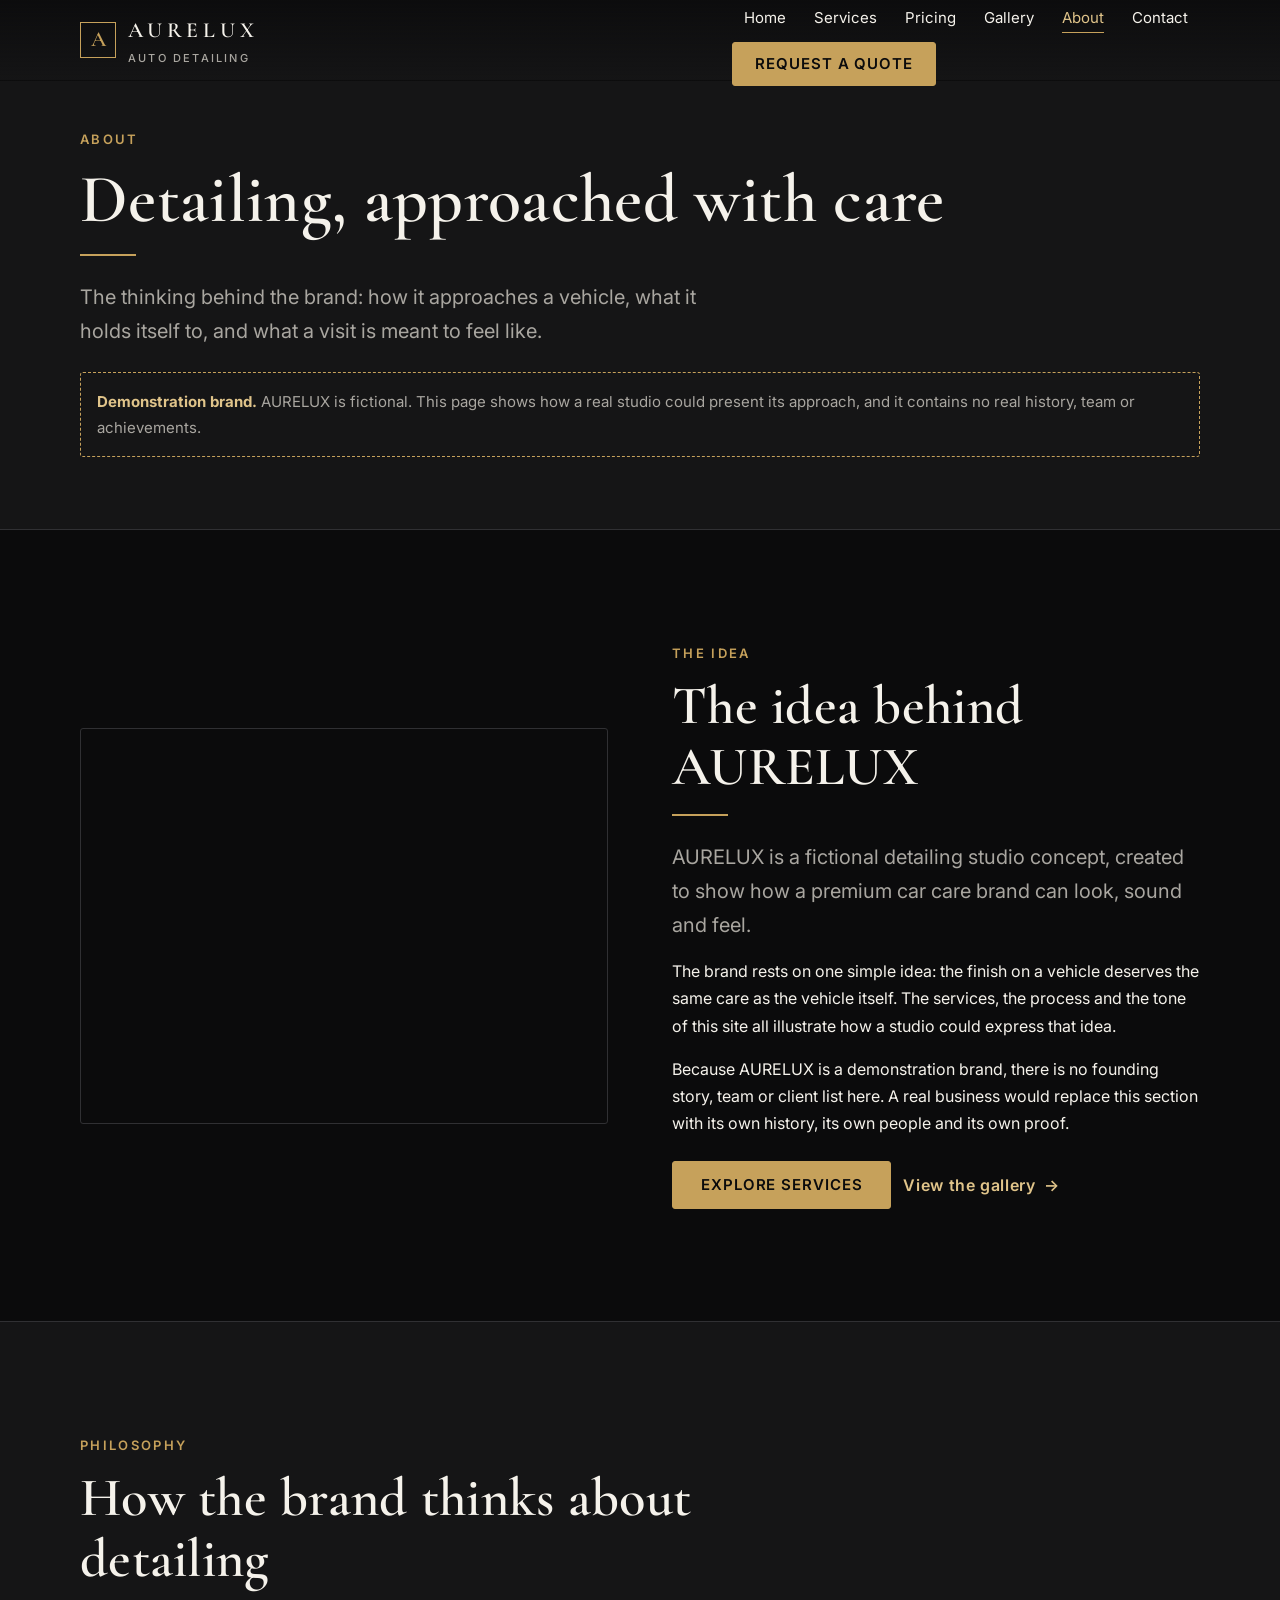
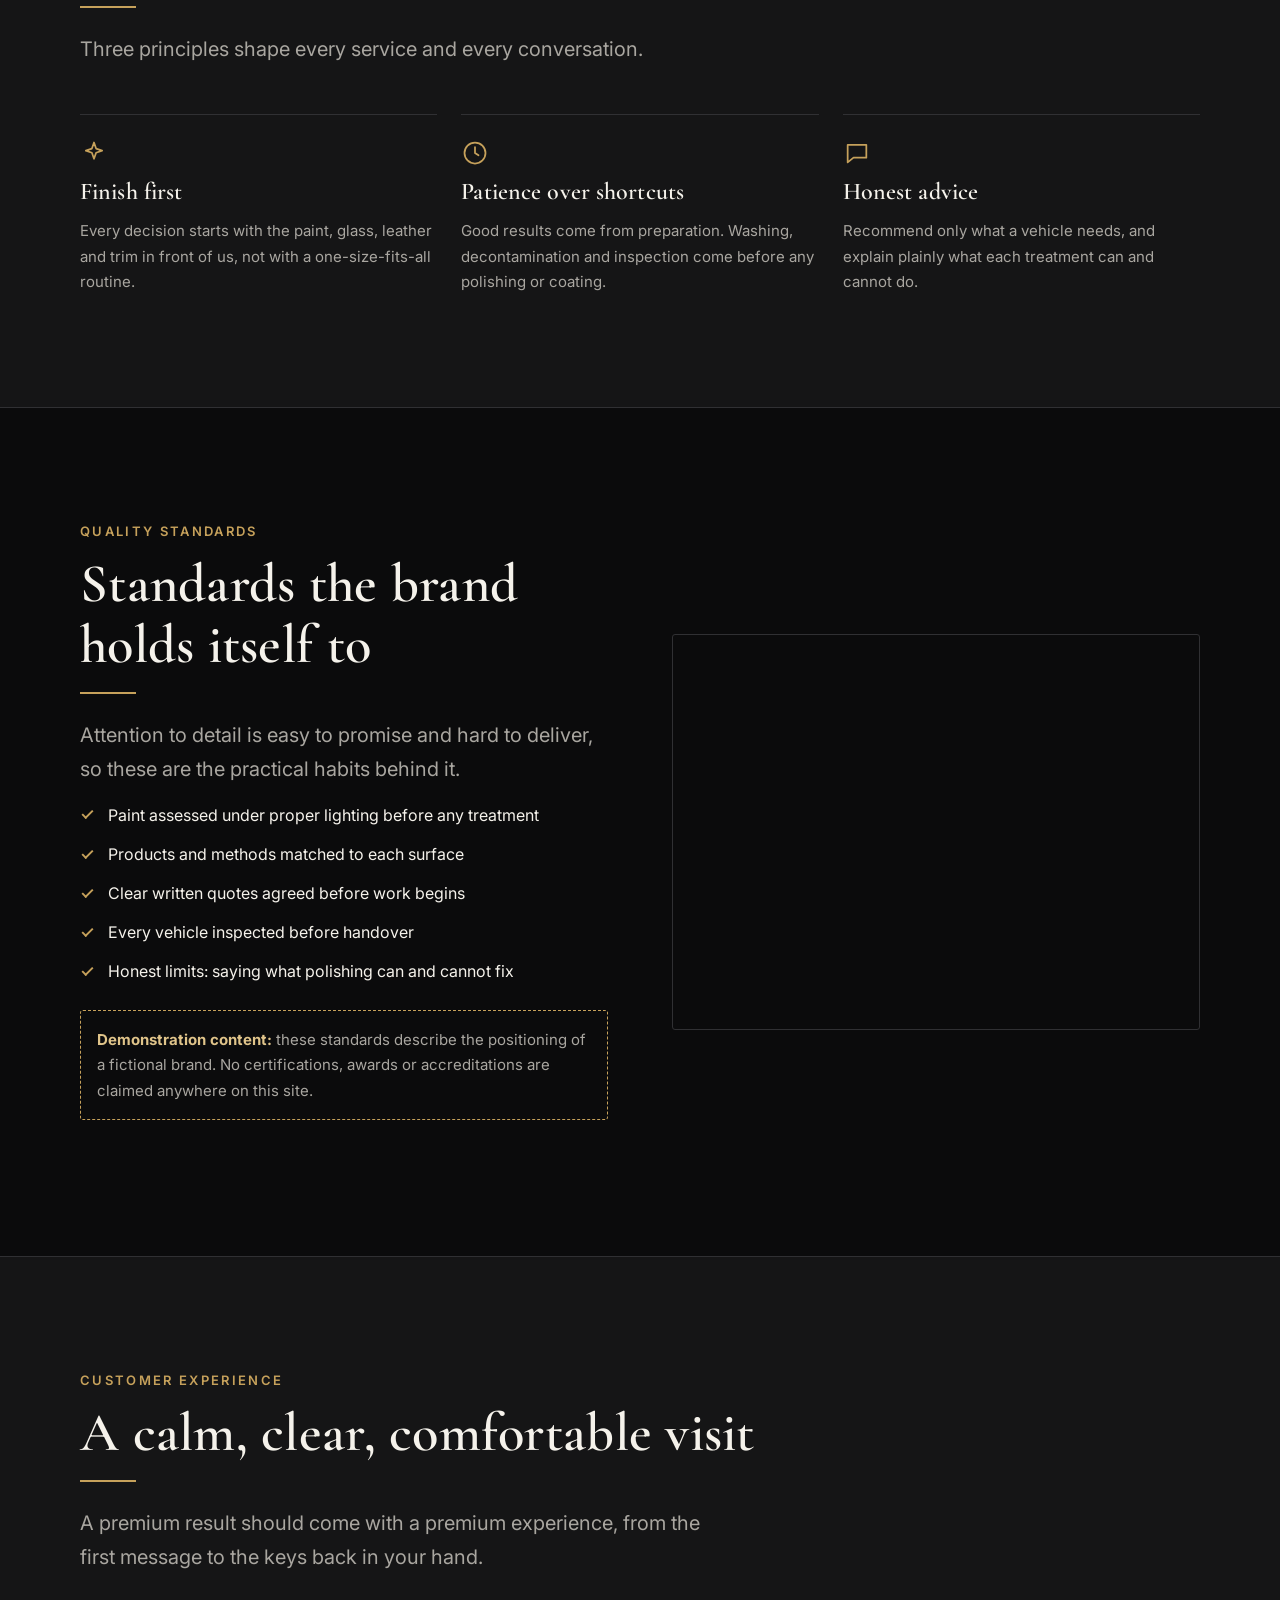
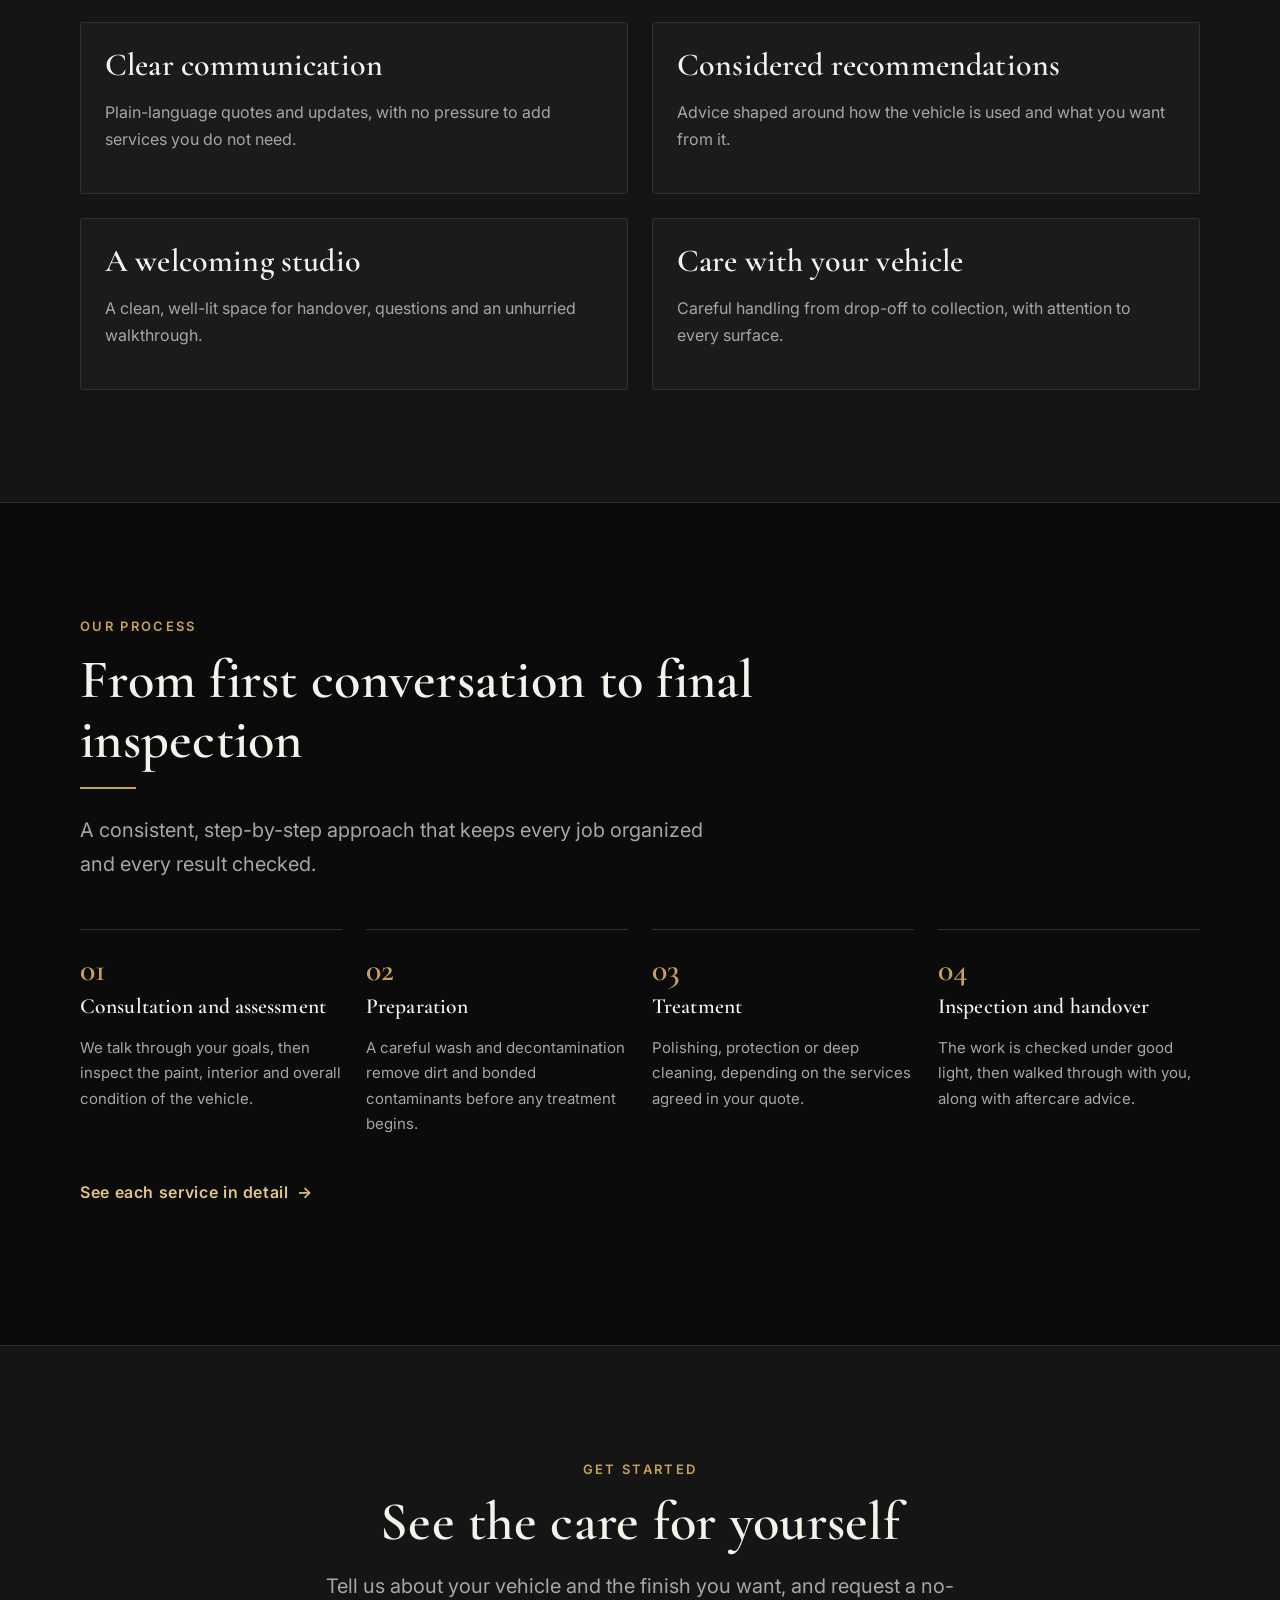
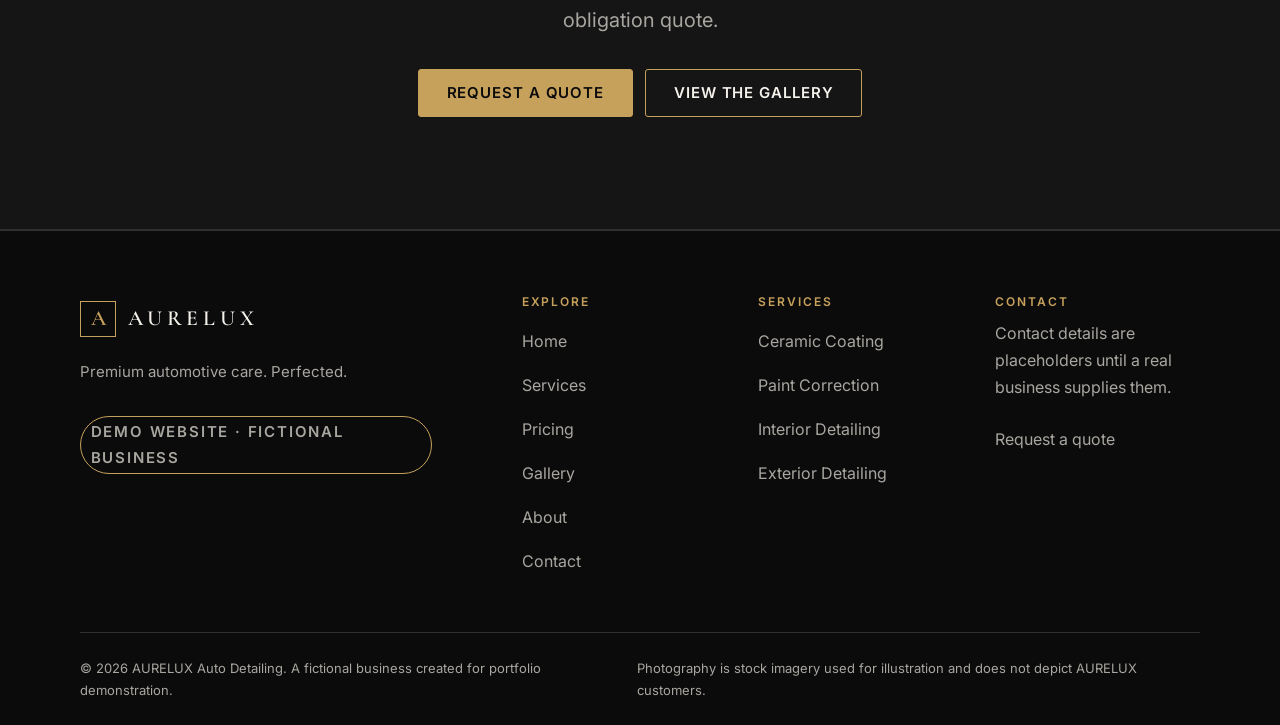
==== about.html @ e60a08d8 "Add about and contact pages" ====
<!DOCTYPE html>
<html lang="en">
<head>
  <meta charset="utf-8">
  <meta name="viewport" content="width=device-width, initial-scale=1">

  <!-- Adds the "js" class BEFORE the stylesheet loads (menu + reveal depend on it) -->
  <script>document.documentElement.classList.add('js');</script>

  <title>About | AURELUX Auto Detailing Demo, Costa Mesa CA</title>
  <meta name="description" content="The philosophy, quality standards and process behind AURELUX, a fictional premium car detailing studio created as a portfolio demonstration.">
  <meta name="theme-color" content="#0B0B0C">

  <!-- Open Graph. TODO before publishing: add og:url and og:image with ABSOLUTE
       https:// URLs once the live domain is known. -->
  <meta property="og:type" content="website">
  <meta property="og:site_name" content="AURELUX Auto Detailing (demo)">
  <meta property="og:title" content="About | AURELUX Auto Detailing">
  <meta property="og:description" content="The approach behind a fictional premium detailing studio, created for portfolio demonstration.">

  <link rel="icon" href="favicon.svg" type="image/svg+xml">

  <link rel="preconnect" href="https://fonts.googleapis.com">
  <link rel="preconnect" href="https://fonts.gstatic.com" crossorigin>
  <link rel="stylesheet" href="https://fonts.googleapis.com/css2?family=Cormorant+Garamond:wght@500;600&family=Inter:wght@400;500;600&display=swap">

  <link rel="stylesheet" href="css/style.css">
  <link rel="stylesheet" href="css/responsive.css">

  <script src="js/main.js" defer></script>
</head>
<body>
  <a class="skip-link" href="#main">Skip to main content</a>

  <!-- ===================== HEADER ===================== -->
  <header class="site-header">
    <div class="site-header__inner container">
      <a class="brand" href="index.html" aria-label="AURELUX Auto Detailing, home">
        <span class="brand__mark" aria-hidden="true">A</span>
        <span>
          <span class="brand__name">AURELUX</span>
          <span class="brand__sub">Auto Detailing</span>
        </span>
      </a>

      <button class="nav-toggle" type="button" aria-expanded="false" aria-controls="site-nav" aria-label="Open menu">
        <span class="nav-toggle__bars" aria-hidden="true"></span>
      </button>

      <nav id="site-nav" class="site-nav" aria-label="Primary">
        <ul class="site-nav__list">
          <li><a class="site-nav__link" href="index.html">Home</a></li>
          <li><a class="site-nav__link" href="services.html">Services</a></li>
          <li><a class="site-nav__link" href="pricing.html">Pricing</a></li>
          <li><a class="site-nav__link" href="gallery.html">Gallery</a></li>
          <li><a class="site-nav__link" href="about.html" aria-current="page">About</a></li>
          <li><a class="site-nav__link" href="contact.html">Contact</a></li>
        </ul>
        <div class="site-nav__cta">
          <a class="btn btn--primary" href="contact.html#quote">Request a Quote</a>
        </div>
      </nav>
    </div>
  </header>

  <main id="main">

    <!-- ===================== PAGE INTRO ===================== -->
    <section class="page-hero" aria-labelledby="page-title">
      <div class="container">
        <span class="eyebrow">About</span>
        <h1 id="page-title">Detailing, approached with care</h1>
        <hr class="gold-rule">
        <p class="lead">The thinking behind the brand: how it approaches a vehicle, what it holds itself to, and what a visit is meant to feel like.</p>
        <p class="demo-note"><strong>Demonstration brand.</strong> AURELUX is fictional. This page shows how a real studio could present its approach, and it contains no real history, team or achievements.</p>
      </div>
    </section>

    <!-- ===================== BRAND STORY =====================
         IMAGE (new): assets/images/about-story.jpg (4:3, about 1200x900) -->
    <section class="section" aria-labelledby="story-title">
      <div class="container">
        <div class="split">
          <div class="split__media reveal">
            <img src="assets/images/about-story.jpg" alt="Detailing studio interior with a luxury car under soft, even lighting" width="1200" height="900" loading="lazy">
          </div>
          <div class="split__body reveal">
            <span class="eyebrow">The idea</span>
            <h2 id="story-title">The idea behind AURELUX</h2>
            <hr class="gold-rule">
            <p class="lead">AURELUX is a fictional detailing studio concept, created to show how a premium car care brand can look, sound and feel.</p>
            <p>The brand rests on one simple idea: the finish on a vehicle deserves the same care as the vehicle itself. The services, the process and the tone of this site all illustrate how a studio could express that idea.</p>
            <p>Because AURELUX is a demonstration brand, there is no founding story, team or client list here. A real business would replace this section with its own history, its own people and its own proof.</p>
            <div class="btn-row mt-5">
              <a class="btn btn--primary" href="services.html">Explore Services</a>
              <a class="link-arrow" href="gallery.html">View the gallery</a>
            </div>
          </div>
        </div>
      </div>
    </section>

    <!-- ===================== PHILOSOPHY ===================== -->
    <section class="section section--alt" aria-labelledby="philosophy-title">
      <div class="container">
        <div class="section-head">
          <span class="eyebrow">Philosophy</span>
          <h2 id="philosophy-title">How the brand thinks about detailing</h2>
          <hr class="gold-rule">
          <p class="lead">Three principles shape every service and every conversation.</p>
        </div>

        <div class="grid grid--3">
          <div class="feature reveal">
            <svg class="icon" viewBox="0 0 24 24" aria-hidden="true"><path d="M12 3l1.8 5.2L19 10l-5.2 1.8L12 17l-1.8-5.2L5 10l5.2-1.8L12 3z"/></svg>
            <h3>Finish first</h3>
            <p>Every decision starts with the paint, glass, leather and trim in front of us, not with a one-size-fits-all routine.</p>
          </div>
          <div class="feature reveal">
            <svg class="icon" viewBox="0 0 24 24" aria-hidden="true"><circle cx="12" cy="12" r="9"/><path d="M12 7v5l3 2"/></svg>
            <h3>Patience over shortcuts</h3>
            <p>Good results come from preparation. Washing, decontamination and inspection come before any polishing or coating.</p>
          </div>
          <div class="feature reveal">
            <svg class="icon" viewBox="0 0 24 24" aria-hidden="true"><path d="M4 5h16v11H9l-5 4V5z"/></svg>
            <h3>Honest advice</h3>
            <p>Recommend only what a vehicle needs, and explain plainly what each treatment can and cannot do.</p>
          </div>
        </div>
      </div>
    </section>

    <!-- ===================== QUALITY STANDARDS =====================
         IMAGE: assets/images/why-studio.jpg (reused from the homepage) -->
    <section class="section" aria-labelledby="standards-title">
      <div class="container">
        <div class="split split--reverse">
          <div class="split__media reveal">
            <img src="assets/images/why-studio.jpg" alt="Professional detailer inspecting a car's paint finish in a studio" width="1200" height="900" loading="lazy">
          </div>
          <div class="split__body reveal">
            <span class="eyebrow">Quality standards</span>
            <h2 id="standards-title">Standards the brand holds itself to</h2>
            <hr class="gold-rule">
            <p class="lead">Attention to detail is easy to promise and hard to deliver, so these are the practical habits behind it.</p>
            <ul class="check-list">
              <li>Paint assessed under proper lighting before any treatment</li>
              <li>Products and methods matched to each surface</li>
              <li>Clear written quotes agreed before work begins</li>
              <li>Every vehicle inspected before handover</li>
              <li>Honest limits: saying what polishing can and cannot fix</li>
            </ul>
            <p class="demo-note"><strong>Demonstration content:</strong> these standards describe the positioning of a fictional brand. No certifications, awards or accreditations are claimed anywhere on this site.</p>
          </div>
        </div>
      </div>
    </section>

    <!-- ===================== CUSTOMER EXPERIENCE ===================== -->
    <section class="section section--alt" aria-labelledby="experience-title">
      <div class="container">
        <div class="section-head">
          <span class="eyebrow">Customer experience</span>
          <h2 id="experience-title">A calm, clear, comfortable visit</h2>
          <hr class="gold-rule">
          <p class="lead">A premium result should come with a premium experience, from the first message to the keys back in your hand.</p>
        </div>

        <div class="grid grid--2">
          <div class="info-card reveal">
            <h3>Clear communication</h3>
            <p class="text-muted">Plain-language quotes and updates, with no pressure to add services you do not need.</p>
          </div>
          <div class="info-card reveal">
            <h3>Considered recommendations</h3>
            <p class="text-muted">Advice shaped around how the vehicle is used and what you want from it.</p>
          </div>
          <div class="info-card reveal">
            <h3>A welcoming studio</h3>
            <p class="text-muted">A clean, well-lit space for handover, questions and an unhurried walkthrough.</p>
          </div>
          <div class="info-card reveal">
            <h3>Care with your vehicle</h3>
            <p class="text-muted">Careful handling from drop-off to collection, with attention to every surface.</p>
          </div>
        </div>
      </div>
    </section>

    <!-- ===================== PROCESS ===================== -->
    <section class="section" aria-labelledby="process-title">
      <div class="container">
        <div class="section-head">
          <span class="eyebrow">Our process</span>
          <h2 id="process-title">From first conversation to final inspection</h2>
          <hr class="gold-rule">
          <p class="lead">A consistent, step-by-step approach that keeps every job organized and every result checked.</p>
        </div>

        <ol class="steps">
          <li class="step reveal">
            <h3>Consultation and assessment</h3>
            <p>We talk through your goals, then inspect the paint, interior and overall condition of the vehicle.</p>
          </li>
          <li class="step reveal">
            <h3>Preparation</h3>
            <p>A careful wash and decontamination remove dirt and bonded contaminants before any treatment begins.</p>
          </li>
          <li class="step reveal">
            <h3>Treatment</h3>
            <p>Polishing, protection or deep cleaning, depending on the services agreed in your quote.</p>
          </li>
          <li class="step reveal">
            <h3>Inspection and handover</h3>
            <p>The work is checked under good light, then walked through with you, along with aftercare advice.</p>
          </li>
        </ol>

        <p class="mt-6"><a class="link-arrow" href="services.html">See each service in detail</a></p>
      </div>
    </section>

    <!-- ===================== FINAL CTA ===================== -->
    <section class="cta-band" aria-labelledby="cta-title">
      <div class="container">
        <span class="eyebrow">Get started</span>
        <h2 id="cta-title">See the care for yourself</h2>
        <p class="lead">Tell us about your vehicle and the finish you want, and request a no-obligation quote.</p>
        <div class="btn-row">
          <a class="btn btn--primary" href="contact.html#quote">Request a Quote</a>
          <a class="btn btn--secondary" href="gallery.html">View the Gallery</a>
        </div>
      </div>
    </section>

  </main>

  <!-- ===================== FOOTER ===================== -->
  <footer class="site-footer">
    <div class="container">
      <div class="footer-grid">
        <div class="footer-brand">
          <a class="brand" href="index.html" aria-label="AURELUX Auto Detailing, home">
            <span class="brand__mark" aria-hidden="true">A</span>
            <span class="brand__name">AURELUX</span>
          </a>
          <p>Premium automotive care. Perfected.</p>
          <p class="badge-demo">Demo website &middot; Fictional business</p>
        </div>

        <nav class="footer-nav" aria-labelledby="footer-pages">
          <h2 id="footer-pages" class="footer-title">Explore</h2>
          <ul>
            <li><a href="index.html">Home</a></li>
            <li><a href="services.html">Services</a></li>
            <li><a href="pricing.html">Pricing</a></li>
            <li><a href="gallery.html">Gallery</a></li>
            <li><a href="about.html">About</a></li>
            <li><a href="contact.html">Contact</a></li>
          </ul>
        </nav>

        <nav class="footer-nav" aria-labelledby="footer-services">
          <h2 id="footer-services" class="footer-title">Services</h2>
          <ul>
            <li><a href="services.html#ceramic-coating">Ceramic Coating</a></li>
            <li><a href="services.html#paint-correction">Paint Correction</a></li>
            <li><a href="services.html#interior-detailing">Interior Detailing</a></li>
            <li><a href="services.html#exterior-detailing">Exterior Detailing</a></li>
          </ul>
        </nav>

        <div class="footer-nav">
          <h2 class="footer-title">Contact</h2>
          <p class="text-muted">Contact details are placeholders until a real business supplies them.</p>
          <a href="contact.html#quote">Request a quote</a>
        </div>
      </div>

      <div class="footer-bottom">
        <p>&copy; <span id="year">2026</span> AURELUX Auto Detailing. A fictional business created for portfolio demonstration.</p>
        <p>Photography is stock imagery used for illustration and does not depict AURELUX customers.</p>
      </div>
    </div>
  </footer>
</body>
</html>
---- css/style.css ----
/* ==========================================================================
   AURELUX Auto Detailing — css/style.css
   Mobile-first base styles. Larger-screen rules live in css/responsive.css
   (load style.css first, responsive.css second).

   DEMO SITE: fictional business for portfolio demonstration only.

   CONTENTS
   1. Design tokens        8. Header & navigation
   2. Reset & base         9. Hero & page hero
   3. Typography          10. Cards, features, split, steps, quotes
   4. Layout              11. Before/after slider
   5. Icons & lists       12. Pricing & comparison table
   6. Buttons             13. Gallery, filters, lightbox
   7. Demo notices        14. Forms, contact, CTA band, footer, utilities
   ========================================================================== */

/* 1. DESIGN TOKENS ------------------------------------------------------- */
:root {
  --c-bg: #0b0b0c;
  --c-bg-alt: #151516;
  --c-card: #1b1b1d;
  --c-text: #f5f2eb;
  --c-muted: #a9a6a0;
  --c-gold: #c6a15b;
  --c-gold-light: #e0c48a;
  --c-border: #303033;
  --c-error: #e58a7b;
  --c-success: #86c7a0;

  --font-display: "Cormorant Garamond", "Times New Roman", Georgia, serif;
  --font-body: "Inter", system-ui, -apple-system, "Segoe UI", Roboto, Arial, sans-serif;

  --space-1: 0.25rem;
  --space-2: 0.5rem;
  --space-3: 0.75rem;
  --space-4: 1rem;
  --space-5: 1.5rem;
  --space-6: 2rem;
  --space-7: 3rem;
  --space-8: 4rem;
  --section-y: clamp(4rem, 9vw, 7rem);

  --container: 75rem;
  --gutter: clamp(1.25rem, 5vw, 2.5rem);
  --header-h: 4.5rem;
  --radius: 3px;
  --tap: 3rem; /* minimum touch target height */

  --ease: cubic-bezier(0.2, 0.6, 0.2, 1);
  --t-fast: 0.18s;
  --t-med: 0.4s;

  color-scheme: dark;
}

/* 2. RESET & BASE -------------------------------------------------------- */
*,
*::before,
*::after {
  box-sizing: border-box;
}

html {
  -webkit-text-size-adjust: 100%;
  scroll-behavior: smooth;
  scroll-padding-top: calc(var(--header-h) + 1rem);
}

body {
  margin: 0;
  background: var(--c-bg);
  color: var(--c-text);
  font-family: var(--font-body);
  font-size: 1rem;
  line-height: 1.7;
  overflow-x: hidden;
  -webkit-font-smoothing: antialiased;
}

body.is-locked {
  overflow: hidden; /* set by JS while menu or lightbox is open */
}

img,
svg,
video {
  display: block;
  max-width: 100%;
}

img {
  height: auto;
  background: var(--c-card); /* neutral fill while images load */
}

a {
  color: var(--c-gold-light);
  text-decoration-thickness: 1px;
  text-underline-offset: 0.2em;
  transition: color var(--t-fast) var(--ease);
}

a:hover {
  color: var(--c-text);
}

button,
input,
select,
textarea {
  font: inherit;
  color: inherit;
}

button {
  cursor: pointer;
}

ul,
ol {
  margin: 0;
  padding: 0;
  list-style: none;
}

[hidden] {
  display: none !important;
}

:focus-visible {
  outline: 2px solid var(--c-gold-light);
  outline-offset: 3px;
}

.skip-link {
  position: absolute;
  top: 0;
  left: var(--space-4);
  z-index: 200;
  padding: var(--space-3) var(--space-4);
  background: var(--c-gold);
  color: var(--c-bg);
  font-weight: 600;
  text-decoration: none;
  transform: translateY(-120%);
}

.skip-link:focus {
  transform: translateY(0);
}

.visually-hidden {
  position: absolute;
  width: 1px;
  height: 1px;
  margin: -1px;
  padding: 0;
  overflow: hidden;
  clip: rect(0 0 0 0);
  white-space: nowrap;
  border: 0;
}

/* 3. TYPOGRAPHY ---------------------------------------------------------- */
h1,
h2,
h3,
h4 {
  margin: 0 0 var(--space-4);
  font-family: var(--font-display);
  font-weight: 600;
  line-height: 1.12;
  letter-spacing: 0.005em;
}

h1 {
  font-size: clamp(2.6rem, 1.5rem + 5.5vw, 5.25rem);
}

h2 {
  font-size: clamp(2.1rem, 1.4rem + 2.8vw, 3.4rem);
}

h3 {
  font-size: clamp(1.5rem, 1.25rem + 1vw, 2rem);
}

h4 {
  font-size: 1.25rem;
}

p {
  margin: 0 0 var(--space-4);
}

.lead {
  font-size: clamp(1.05rem, 1rem + 0.5vw, 1.25rem);
  color: var(--c-muted);
  max-width: 40rem;
}

.eyebrow {
  display: block;
  margin-bottom: var(--space-3);
  color: var(--c-gold);
  font-size: 0.8125rem;
  font-weight: 600;
  letter-spacing: 0.18em;
  text-transform: uppercase;
}

.text-muted {
  color: var(--c-muted);
}

/* 4. LAYOUT -------------------------------------------------------------- */
.container {
  width: 100%;
  max-width: var(--container);
  margin-inline: auto;
  padding-inline: var(--gutter);
}

.section {
  padding-block: var(--section-y);
}

.section--alt {
  background: var(--c-bg-alt);
  border-block: 1px solid var(--c-border);
}

.section--tight {
  padding-block: clamp(2.5rem, 6vw, 4rem);
}

.section-head {
  max-width: 44rem;
  margin-bottom: var(--space-7);
}

.section-head--center {
  margin-inline: auto;
  text-align: center;
}

.section-head--center .lead {
  margin-inline: auto;
}

.gold-rule {
  display: block;
  width: 3.5rem;
  height: 2px;
  margin: 0 0 var(--space-5);
  background: var(--c-gold);
  border: 0;
}

.section-head--center .gold-rule {
  margin-inline: auto;
}

.grid {
  display: grid;
  gap: var(--space-5);
  grid-template-columns: 1fr;
}

/* 5. ICONS & LISTS ------------------------------------------------------- */
.icon {
  width: 1.75rem;
  height: 1.75rem;
  flex: none;
  fill: none;
  stroke: currentColor;
  stroke-width: 1.5;
  stroke-linecap: round;
  stroke-linejoin: round;
}

.check-list {
  display: grid;
  gap: var(--space-3);
}

.check-list li {
  position: relative;
  padding-left: 1.75rem;
}

.check-list li::before {
  content: "";
  position: absolute;
  left: 0.15rem;
  top: 0.55em;
  width: 0.7rem;
  height: 0.38rem;
  border-left: 2px solid var(--c-gold);
  border-bottom: 2px solid var(--c-gold);
  transform: rotate(-45deg);
}

/* "Not included" variant: add class is-off to the li */
.check-list li.is-off {
  color: var(--c-muted);
}

.check-list li.is-off::before {
  top: 0.8em;
  width: 0.6rem;
  height: 0;
  border-left: 0;
  border-bottom-color: var(--c-muted);
  transform: none;
}

/* 6. BUTTONS ------------------------------------------------------------- */
.btn {
  display: inline-flex;
  align-items: center;
  justify-content: center;
  gap: var(--space-2);
  min-height: var(--tap);
  padding: 0.75rem 1.75rem;
  border: 1px solid transparent;
  border-radius: var(--radius);
  font-size: 0.9375rem;
  font-weight: 600;
  letter-spacing: 0.06em;
  line-height: 1.2;
  text-align: center;
  text-decoration: none;
  text-transform: uppercase;
  cursor: pointer;
  transition: background-color var(--t-fast) var(--ease),
    color var(--t-fast) var(--ease), border-color var(--t-fast) var(--ease),
    transform var(--t-fast) var(--ease);
  -webkit-tap-highlight-color: transparent;
}

.btn:active {
  transform: translateY(1px);
}

.btn--primary {
  background: var(--c-gold);
  border-color: var(--c-gold);
  color: var(--c-bg);
}

.btn--primary:hover {
  background: var(--c-gold-light);
  border-color: var(--c-gold-light);
  color: var(--c-bg);
}

.btn--secondary {
  background: transparent;
  border-color: var(--c-gold);
  color: var(--c-text);
}

.btn--secondary:hover {
  background: rgba(198, 161, 91, 0.12);
  border-color: var(--c-gold-light);
  color: var(--c-text);
}

.btn--block {
  width: 100%;
}

.btn[disabled],
.btn[aria-disabled="true"] {
  opacity: 0.5;
  cursor: not-allowed;
  pointer-events: none;
}

.link-arrow {
  display: inline-flex;
  align-items: center;
  min-height: var(--tap);
  gap: var(--space-2);
  color: var(--c-gold-light);
  font-weight: 600;
  letter-spacing: 0.04em;
  text-decoration: none;
}

.link-arrow::after {
  content: "→";
  transition: transform var(--t-fast) var(--ease);
}

.link-arrow:hover::after {
  transform: translateX(4px);
}

.btn-row {
  display: flex;
  flex-direction: column;
  gap: var(--space-3);
}

/* 7. DEMO NOTICES -------------------------------------------------------- */
.demo-banner {
  padding: var(--space-2) var(--gutter);
  background: var(--c-gold);
  color: var(--c-bg);
  font-size: 0.8125rem;
  font-weight: 600;
  line-height: 1.4;
  text-align: center;
}

.demo-note {
  margin-block: var(--space-5);
  padding: var(--space-4);
  border: 1px dashed var(--c-gold);
  border-radius: var(--radius);
  color: var(--c-muted);
  font-size: 0.9375rem;
}

.demo-note strong {
  color: var(--c-gold-light);
}

.badge-demo {
  display: inline-block;
  padding: 0.15rem 0.6rem;
  border: 1px solid var(--c-gold);
  border-radius: 999px;
  color: var(--c-gold-light);
  font-size: 0.6875rem;
  font-weight: 600;
  letter-spacing: 0.12em;
  text-transform: uppercase;
}

/* 8. HEADER & NAVIGATION ------------------------------------------------- */
/* Required markup (JS adds .js to <html>, .is-scrolled and .nav-open to
   header, .is-open to nav):
   header.site-header > .site-header__inner.container >
     a.brand + button.nav-toggle[aria-expanded][aria-controls="site-nav"] +
     nav#site-nav.site-nav > ul.site-nav__list > li > a.site-nav__link        */
.site-header {
  position: fixed;
  inset: 0 0 auto 0;
  z-index: 100;
  background: linear-gradient(to bottom, rgba(11, 11, 12, 0.85), rgba(11, 11, 12, 0));
  border-bottom: 1px solid transparent;
  transition: background-color var(--t-med) var(--ease),
    border-color var(--t-med) var(--ease);
}

.site-header.is-scrolled,
.site-header.nav-open {
  background: var(--c-bg);
  border-bottom-color: var(--c-border);
}

.site-header__inner {
  display: flex;
  align-items: center;
  justify-content: space-between;
  height: var(--header-h);
}

.brand {
  display: inline-flex;
  align-items: center;
  gap: var(--space-3);
  min-height: var(--tap);
  color: var(--c-text);
  text-decoration: none;
}

.brand__mark {
  display: grid;
  place-items: center;
  width: 2.25rem;
  height: 2.25rem;
  border: 1px solid var(--c-gold);
  color: var(--c-gold);
  font-family: var(--font-display);
  font-size: 1.35rem;
  font-weight: 600;
  line-height: 1;
}

.brand__name {
  font-family: var(--font-display);
  font-size: 1.35rem;
  font-weight: 600;
  letter-spacing: 0.22em;
}

.brand__sub {
  display: none;
  color: var(--c-muted);
  font-family: var(--font-body);
  font-size: 0.6875rem;
  font-weight: 500;
  letter-spacing: 0.2em;
  text-transform: uppercase;
}

.nav-toggle {
  display: inline-grid;
  place-items: center;
  width: var(--tap);
  height: var(--tap);
  padding: 0;
  background: transparent;
  border: 1px solid var(--c-border);
  border-radius: var(--radius);
  -webkit-tap-highlight-color: transparent;
}

.nav-toggle__bars,
.nav-toggle__bars::before,
.nav-toggle__bars::after {
  display: block;
  width: 1.375rem;
  height: 2px;
  background: var(--c-text);
  transition: transform var(--t-fast) var(--ease),
    background-color var(--t-fast) var(--ease);
}

.nav-toggle__bars {
  position: relative;
}

.nav-toggle__bars::before,
.nav-toggle__bars::after {
  content: "";
  position: absolute;
  left: 0;
}

.nav-toggle__bars::before {
  top: -7px;
}

.nav-toggle__bars::after {
  top: 7px;
}

.nav-toggle[aria-expanded="true"] .nav-toggle__bars {
  background: transparent;
}

.nav-toggle[aria-expanded="true"] .nav-toggle__bars::before {
  transform: translateY(7px) rotate(45deg);
}

.nav-toggle[aria-expanded="true"] .nav-toggle__bars::after {
  transform: translateY(-7px) rotate(-45deg);
}

/* Mobile: dropdown panel. Without JavaScript the menu simply stays visible. */
.site-nav {
  position: absolute;
  top: 100%;
  left: 0;
  right: 0;
  max-height: calc(100vh - var(--header-h));
  max-height: calc(100svh - var(--header-h));
  padding: var(--space-4) var(--gutter) var(--space-6);
  overflow-y: auto;
  background: var(--c-bg);
  border-bottom: 1px solid var(--c-border);
}

.js .site-nav {
  display: none;
}

.js .site-nav.is-open {
  display: block;
}

.site-nav__list {
  display: flex;
  flex-direction: column;
}

.site-nav__link {
  display: flex;
  align-items: center;
  min-height: var(--tap);
  padding-block: var(--space-2);
  border-bottom: 1px solid var(--c-border);
  color: var(--c-text);
  font-size: 1.0625rem;
  text-decoration: none;
}

.site-nav__link:hover,
.site-nav__link[aria-current="page"] {
  color: var(--c-gold-light);
}

.site-nav__cta {
  margin-top: var(--space-5);
}

.site-nav__cta .btn {
  width: 100%;
}

/* 9. HERO & PAGE HERO ---------------------------------------------------- */
.hero {
  position: relative;
  display: flex;
  align-items: flex-end;
  min-height: 100vh;
  min-height: 100svh;
  padding: calc(var(--header-h) + var(--space-7)) 0 var(--space-8);
  overflow: hidden;
  isolation: isolate;
}

.hero__media {
  position: absolute;
  inset: 0;
  z-index: -2;
}

.hero__media img {
  width: 100%;
  height: 100%;
  object-fit: cover;
}

.hero::after {
  content: "";
  position: absolute;
  inset: 0;
  z-index: -1;
  background: linear-gradient(
    to top,
    rgba(11, 11, 12, 0.94) 0%,
    rgba(11, 11, 12, 0.62) 55%,
    rgba(11, 11, 12, 0.72) 100%
  );
}

.hero__content {
  max-width: 46rem;
}

.hero__title {
  margin-bottom: var(--space-5);
}

.hero__lead {
  margin-bottom: var(--space-6);
  max-width: 36rem;
  color: #d4d0c8; /* lighter than muted for legibility over photography */
  font-size: clamp(1.05rem, 1rem + 0.5vw, 1.25rem);
}

.page-hero {
  padding: calc(var(--header-h) + var(--space-7)) 0 var(--space-7);
  background: var(--c-bg-alt);
  border-bottom: 1px solid var(--c-border);
}

.page-hero h1 {
  font-size: clamp(2.4rem, 1.4rem + 4.5vw, 4.25rem);
}

/* 10. CARDS, FEATURES, SPLIT, STEPS, QUOTES ------------------------------ */
.value-strip {
  display: grid;
  grid-template-columns: 1fr;
  gap: var(--space-5);
  padding-block: var(--space-6);
}

.value-item {
  display: flex;
  align-items: flex-start;
  gap: var(--space-4);
}

.value-item .icon {
  color: var(--c-gold);
  margin-top: 0.2rem;
}

.value-item h3 {
  margin-bottom: var(--space-1);
  font-family: var(--font-body);
  font-size: 1rem;
  font-weight: 600;
}

.value-item p {
  margin: 0;
  color: var(--c-muted);
  font-size: 0.9375rem;
}

.card {
  background: var(--c-card);
  border: 1px solid var(--c-border);
  border-radius: var(--radius);
}

.service-card {
  display: flex;
  flex-direction: column;
  overflow: hidden;
  background: var(--c-card);
  border: 1px solid var(--c-border);
  border-radius: var(--radius);
  transition: border-color var(--t-med) var(--ease);
}

.service-card__media {
  aspect-ratio: 4 / 3;
  overflow: hidden;
}

.service-card__media img {
  width: 100%;
  height: 100%;
  object-fit: cover;
  transition: transform 0.7s var(--ease);
}

.service-card__body {
  display: flex;
  flex: 1;
  flex-direction: column;
  padding: var(--space-5);
}

.service-card__title {
  margin-bottom: var(--space-3);
  font-size: 1.6rem;
}

.service-card__text {
  flex: 1;
  color: var(--c-muted);
  font-size: 0.9375rem;
}

.feature {
  display: flex;
  flex-direction: column;
  gap: var(--space-3);
  padding-top: var(--space-5);
  border-top: 1px solid var(--c-border);
}

.feature .icon {
  color: var(--c-gold);
}

.feature h3 {
  margin: 0;
  font-size: 1.5rem;
}

.feature p {
  margin: 0;
  color: var(--c-muted);
  font-size: 0.9375rem;
}

.split {
  display: grid;
  grid-template-columns: 1fr;
  gap: var(--space-6);
  align-items: center;
}

.split__media {
  aspect-ratio: 4 / 3;
  overflow: hidden;
  border: 1px solid var(--c-border);
  border-radius: var(--radius);
}

.split__media img {
  width: 100%;
  height: 100%;
  object-fit: cover;
}

.split__caption {
  margin-top: var(--space-2);
  color: var(--c-muted);
  font-size: 0.8125rem;
}

.steps {
  display: grid;
  gap: var(--space-5);
  grid-template-columns: 1fr;
  counter-reset: step;
}

.step {
  position: relative;
  padding-top: var(--space-5);
  border-top: 1px solid var(--c-border);
  counter-increment: step;
}

.step::before {
  content: counter(step, decimal-leading-zero);
  display: block;
  margin-bottom: var(--space-2);
  color: var(--c-gold);
  font-family: var(--font-display);
  font-size: 2rem;
  font-weight: 600;
  line-height: 1;
}

.step h3 {
  font-size: 1.35rem;
}

.step p {
  margin: 0;
  color: var(--c-muted);
  font-size: 0.9375rem;
}

/* Sample review card — must always carry a visible "sample" label */
.quote-card {
  display: flex;
  flex-direction: column;
  gap: var(--space-4);
  padding: var(--space-5);
  background: var(--c-card);
  border: 1px solid var(--c-border);
  border-radius: var(--radius);
}

.quote-card blockquote {
  margin: 0;
  font-family: var(--font-display);
  font-size: 1.35rem;
  line-height: 1.4;
}

.quote-card figcaption {
  color: var(--c-muted);
  font-size: 0.875rem;
}

/* 11. BEFORE / AFTER SLIDER ---------------------------------------------- */
/* Required markup (JS sets --pos on .compare, e.g. "50%"):
   div.compare
     img.compare__img (before)
     div.compare__after > img.compare__img (after)
     span.compare__label.compare__label--before / --after
     input.compare__range[type=range][min=0][max=100][aria-label]
     span.compare__divider > span.compare__knob
   The native range input handles touch AND keyboard (arrows, Home, End).   */
.compare {
  --pos: 50%;
  position: relative;
  aspect-ratio: 4 / 3;
  overflow: hidden;
  border: 1px solid var(--c-border);
  border-radius: var(--radius);
  background: var(--c-card);
  user-select: none;
  -webkit-user-select: none;
}

.compare__img {
  position: absolute;
  inset: 0;
  width: 100%;
  height: 100%;
  object-fit: cover;
}

.compare__after {
  position: absolute;
  inset: 0;
  clip-path: inset(0 0 0 var(--pos));
}

.compare__label {
  position: absolute;
  bottom: var(--space-3);
  padding: 0.25rem 0.7rem;
  background: rgba(11, 11, 12, 0.8);
  color: var(--c-text);
  font-size: 0.75rem;
  font-weight: 600;
  letter-spacing: 0.12em;
  text-transform: uppercase;
  pointer-events: none;
}

.compare__label--before {
  left: var(--space-3);
}

.compare__label--after {
  right: var(--space-3);
}

.compare__range {
  position: absolute;
  inset: 0;
  z-index: 3;
  width: 100%;
  height: 100%;
  margin: 0;
  opacity: 0;
  cursor: ew-resize;
  touch-action: pan-y; /* horizontal drags move slider, vertical still scrolls */
  -webkit-appearance: none;
  appearance: none;
}

.compare__divider {
  position: absolute;
  top: 0;
  bottom: 0;
  left: var(--pos);
  z-index: 2;
  width: 2px;
  margin-left: -1px;
  background: var(--c-gold-light);
  pointer-events: none;
}

.compare__knob {
  position: absolute;
  top: 50%;
  left: 50%;
  display: grid;
  place-items: center;
  width: 2.75rem;
  height: 2.75rem;
  background: var(--c-bg);
  border: 2px solid var(--c-gold-light);
  border-radius: 50%;
  color: var(--c-gold-light);
  font-size: 0.875rem;
  transform: translate(-50%, -50%);
}

.compare__knob::before {
  content: "◀ ▶";
  font-size: 0.55rem;
  letter-spacing: 0.15em;
}

/* Keyboard focus: the range input is invisible, so show focus on the divider */
.compare__range:focus-visible ~ .compare__divider .compare__knob {
  outline: 3px solid var(--c-gold-light);
  outline-offset: 3px;
}

/* 12. PRICING & COMPARISON TABLE ----------------------------------------- */
.pricing-grid {
  display: grid;
  grid-template-columns: 1fr;
  gap: var(--space-5);
  align-items: stretch;
}

.tier {
  position: relative;
  display: flex;
  flex-direction: column;
  padding: var(--space-6) var(--space-5);
  background: var(--c-card);
  border: 1px solid var(--c-border);
  border-radius: var(--radius);
}

.tier--featured {
  border-color: var(--c-gold);
  background: linear-gradient(180deg, #202022, var(--c-card));
}

.tier__flag {
  position: absolute;
  top: 0;
  left: var(--space-5);
  padding: 0.2rem 0.75rem;
  transform: translateY(-50%);
  background: var(--c-gold);
  color: var(--c-bg);
  font-size: 0.6875rem;
  font-weight: 700;
  letter-spacing: 0.14em;
  text-transform: uppercase;
}

.tier__name {
  margin-bottom: var(--space-2);
  font-size: 1.9rem;
}

.tier__desc {
  min-height: 3em;
  color: var(--c-muted);
  font-size: 0.9375rem;
}

.tier__price {
  margin: var(--space-4) 0 var(--space-1);
  font-family: var(--font-display);
  font-size: 2.75rem;
  font-weight: 600;
  line-height: 1;
}

.tier__price small {
  color: var(--c-muted);
  font-family: var(--font-body);
  font-size: 0.875rem;
  font-weight: 400;
}

.tier__note {
  margin-bottom: var(--space-5);
  color: var(--c-muted);
  font-size: 0.8125rem;
}

.tier__list {
  flex: 1;
  margin-bottom: var(--space-6);
  padding-top: var(--space-5);
  border-top: 1px solid var(--c-border);
}

/* Wrap tables in .table-scroll (give it tabindex="0" + aria-label in HTML) */
.table-scroll {
  overflow-x: auto;
  border: 1px solid var(--c-border);
  border-radius: var(--radius);
  -webkit-overflow-scrolling: touch;
}

.comparison-table {
  width: 100%;
  min-width: 38rem;
  border-collapse: collapse;
  font-size: 0.9375rem;
}

.comparison-table th,
.comparison-table td {
  padding: var(--space-4);
  border-bottom: 1px solid var(--c-border);
  text-align: center;
}

.comparison-table thead th {
  background: var(--c-bg-alt);
  color: var(--c-gold-light);
  font-family: var(--font-display);
  font-size: 1.25rem;
  font-weight: 600;
}

.comparison-table tbody th {
  position: sticky;
  left: 0;
  background: var(--c-card);
  color: var(--c-text);
  font-weight: 500;
  text-align: left;
}

.comparison-table thead th:first-child {
  position: sticky;
  left: 0;
  text-align: left;
}

.comparison-table tbody tr:last-child th,
.comparison-table tbody tr:last-child td {
  border-bottom: 0;
}

.comparison-table .is-yes {
  color: var(--c-gold-light);
}

.comparison-table .is-no {
  color: var(--c-muted);
}

/* 13. GALLERY, FILTERS, LIGHTBOX ----------------------------------------- */
.filter-bar {
  display: flex;
  flex-wrap: wrap;
  gap: var(--space-2);
  margin-bottom: var(--space-6);
}

.filter-chip {
  min-height: var(--tap);
  padding: 0.5rem 1.25rem;
  background: transparent;
  border: 1px solid var(--c-border);
  border-radius: 999px;
  color: var(--c-muted);
  font-size: 0.875rem;
  font-weight: 500;
  letter-spacing: 0.04em;
  transition: all var(--t-fast) var(--ease);
  -webkit-tap-highlight-color: transparent;
}

.filter-chip:hover {
  border-color: var(--c-gold);
  color: var(--c-text);
}

.filter-chip[aria-pressed="true"] {
  background: var(--c-gold);
  border-color: var(--c-gold);
  color: var(--c-bg);
}

.gallery-grid {
  display: grid;
  grid-template-columns: 1fr;
  gap: var(--space-3);
}

/* Each tile is a <button> so it works with touch, mouse and keyboard */
.gallery-item {
  position: relative;
  display: block;
  width: 100%;
  aspect-ratio: 4 / 3;
  padding: 0;
  overflow: hidden;
  background: var(--c-card);
  border: 1px solid var(--c-border);
  border-radius: var(--radius);
  text-align: left;
}

.gallery-item img {
  width: 100%;
  height: 100%;
  object-fit: cover;
  transition: transform 0.7s var(--ease);
}

.gallery-item__caption {
  position: absolute;
  inset: auto 0 0 0;
  padding: var(--space-6) var(--space-4) var(--space-3);
  background: linear-gradient(to top, rgba(11, 11, 12, 0.9), rgba(11, 11, 12, 0));
  color: var(--c-text);
  font-size: 0.875rem;
  line-height: 1.4;
}

.gallery-item__caption span {
  display: block;
  color: var(--c-gold-light);
  font-size: 0.6875rem;
  font-weight: 600;
  letter-spacing: 0.14em;
  text-transform: uppercase;
}

.gallery-empty {
  padding: var(--space-6);
  color: var(--c-muted);
  text-align: center;
}

/* Lightbox uses native <dialog>.showModal(): focus is trapped, Escape closes,
   and the page behind becomes inert. */
.lightbox {
  position: fixed;
  inset: 0;
  width: 100%;
  max-width: none;
  height: 100%;
  max-height: none;
  margin: 0;
  padding: 0;
  background: transparent;
  border: 0;
  color: var(--c-text);
}

.lightbox::backdrop {
  background: rgba(5, 5, 6, 0.94);
}

.lightbox[open] {
  display: flex;
  align-items: center;
  justify-content: center;
}

.lightbox__figure {
  display: flex;
  flex-direction: column;
  align-items: center;
  gap: var(--space-3);
  width: 100%;
  max-width: 70rem;
  margin: 0;
  padding: 4.5rem var(--space-4) 5.5rem;
}

.lightbox__img {
  width: auto;
  max-width: 100%;
  max-height: calc(100vh - 11rem);
  max-height: calc(100svh - 11rem);
  object-fit: contain;
}

.lightbox__caption {
  max-width: 40rem;
  color: var(--c-muted);
  font-size: 0.9375rem;
  text-align: center;
}

.lightbox__btn {
  position: absolute;
  display: grid;
  place-items: center;
  width: 3rem;
  height: 3rem;
  padding: 0;
  background: rgba(21, 21, 22, 0.9);
  border: 1px solid var(--c-border);
  border-radius: 50%;
  color: var(--c-text);
  font-size: 1.25rem;
  line-height: 1;
  transition: border-color var(--t-fast) var(--ease),
    background-color var(--t-fast) var(--ease);
  -webkit-tap-highlight-color: transparent;
}

.lightbox__btn:hover {
  border-color: var(--c-gold);
  background: var(--c-card);
}

.lightbox__close {
  top: var(--space-4);
  right: var(--space-4);
}

/* Prev/next sit at the bottom on phones (thumb reach), at the sides on wide screens */
.lightbox__prev {
  bottom: var(--space-4);
  left: calc(50% - 4.25rem);
}

.lightbox__next {
  bottom: var(--space-4);
  right: calc(50% - 4.25rem);
}

.lightbox__counter {
  position: absolute;
  top: var(--space-5);
  left: var(--space-4);
  color: var(--c-muted);
  font-size: 0.875rem;
  letter-spacing: 0.08em;
}

/* 14. FORMS, CONTACT, CTA BAND, FOOTER, UTILITIES ------------------------ */
.form {
  display: grid;
  gap: var(--space-5);
}

.form__grid {
  display: grid;
  grid-template-columns: 1fr;
  gap: var(--space-5);
}

.form__legend {
  margin-bottom: var(--space-4);
  padding: 0;
  color: var(--c-gold-light);
  font-family: var(--font-display);
  font-size: 1.5rem;
  font-weight: 600;
}

.form fieldset {
  min-width: 0;
  margin: 0;
  padding: 0;
  border: 0;
}

.field {
  display: flex;
  flex-direction: column;
  gap: var(--space-2);
}

.field label {
  font-size: 0.875rem;
  font-weight: 500;
}

.field .req {
  color: var(--c-gold-light);
}

.field input,
.field select,
.field textarea {
  width: 100%;
  min-height: var(--tap);
  padding: 0.7rem 0.9rem;
  background: var(--c-bg-alt);
  border: 1px solid var(--c-border);
  border-radius: var(--radius);
  font-size: 1rem; /* 16px minimum avoids iOS zoom on focus */
  transition: border-color var(--t-fast) var(--ease);
}

.field textarea {
  min-height: 9rem;
  resize: vertical;
}

.field select {
  padding-right: 2.5rem;
  background-image: url("data:image/svg+xml,%3Csvg xmlns='http://www.w3.org/2000/svg' width='12' height='8' viewBox='0 0 12 8'%3E%3Cpath d='M1 1l5 5 5-5' fill='none' stroke='%23C6A15B' stroke-width='1.5'/%3E%3C/svg%3E");
  background-repeat: no-repeat;
  background-position: right 0.9rem center;
  -webkit-appearance: none;
  appearance: none;
}

.field input:hover,
.field select:hover,
.field textarea:hover {
  border-color: #4a4a4e;
}

.field input:focus-visible,
.field select:focus-visible,
.field textarea:focus-visible {
  border-color: var(--c-gold);
  outline-offset: 1px;
}

.field [aria-invalid="true"] {
  border-color: var(--c-error);
}

.field__hint {
  color: var(--c-muted);
  font-size: 0.8125rem;
}

.field__error {
  color: var(--c-error);
  font-size: 0.8125rem;
}

/* role="status" region. Only show success after a REAL confirmed submission. */
.form__status {
  padding: var(--space-4);
  border-left: 3px solid var(--c-gold);
  background: var(--c-bg-alt);
  font-size: 0.9375rem;
}

.form__status:empty {
  display: none;
}

.form__status--error {
  border-left-color: var(--c-error);
}

.form__status--success {
  border-left-color: var(--c-success);
}

.contact-grid {
  display: grid;
  grid-template-columns: 1fr;
  gap: var(--space-7);
}

.info-card {
  padding: var(--space-5);
  background: var(--c-card);
  border: 1px solid var(--c-border);
  border-radius: var(--radius);
}

.info-list {
  display: grid;
  gap: var(--space-4);
}

.info-list dt {
  color: var(--c-gold);
  font-size: 0.75rem;
  font-weight: 600;
  letter-spacing: 0.14em;
  text-transform: uppercase;
}

.info-list dd {
  margin: var(--space-1) 0 0;
}

/* Used for the map, Calendly and any other not-yet-configured block */
.placeholder-box {
  display: grid;
  place-items: center;
  gap: var(--space-3);
  min-height: 14rem;
  padding: var(--space-5);
  background: var(--c-bg-alt);
  border: 1px dashed var(--c-gold);
  border-radius: var(--radius);
  color: var(--c-muted);
  text-align: center;
}

.placeholder-box .icon {
  width: 2.25rem;
  height: 2.25rem;
  color: var(--c-gold);
}

.cta-band {
  padding-block: var(--section-y);
  background: var(--c-bg-alt);
  border-block: 1px solid var(--c-border);
  text-align: center;
}

.cta-band .lead {
  margin-inline: auto;
  margin-bottom: var(--space-6);
}

.cta-band .btn-row {
  align-items: stretch;
}

.site-footer {
  padding-top: var(--space-8);
  background: var(--c-bg);
  border-top: 1px solid var(--c-border);
}

.footer-grid {
  display: grid;
  grid-template-columns: 1fr;
  gap: var(--space-6);
  padding-bottom: var(--space-7);
}

.footer-brand p {
  max-width: 22rem;
  margin-top: var(--space-4);
  color: var(--c-muted);
  font-size: 0.9375rem;
}

.footer-title {
  margin-bottom: var(--space-3);
  color: var(--c-gold);
  font-family: var(--font-body);
  font-size: 0.75rem;
  font-weight: 600;
  letter-spacing: 0.16em;
  text-transform: uppercase;
}

.footer-nav a {
  display: inline-flex;
  align-items: center;
  min-height: 2.75rem;
  color: var(--c-muted);
  text-decoration: none;
}

.footer-nav a:hover {
  color: var(--c-gold-light);
}

.footer-bottom {
  display: flex;
  flex-direction: column;
  gap: var(--space-2);
  padding-block: var(--space-5);
  border-top: 1px solid var(--c-border);
  color: var(--c-muted);
  font-size: 0.8125rem;
}

.footer-bottom p {
  margin: 0;
}

/* Scroll reveal: only hidden when JS is running, so content never gets stuck */
.js .reveal {
  opacity: 0;
  transform: translateY(18px);
  transition: opacity 0.7s var(--ease), transform 0.7s var(--ease);
}

.js .reveal.is-visible {
  opacity: 1;
  transform: none;
}

.text-center {
  text-align: center;
}

.mt-5 {
  margin-top: var(--space-5);
}

.mt-6 {
  margin-top: var(--space-6);
}

/* Hover effects only on devices that truly hover (avoids sticky hover on touch) */
@media (hover: hover) {
  .service-card:hover {
    border-color: var(--c-gold);
  }

  .service-card:hover .service-card__media img,
  .gallery-item:hover img {
    transform: scale(1.05);
  }

  .gallery-item__caption {
    opacity: 0;
    transform: translateY(8px);
    transition: opacity var(--t-med) var(--ease), transform var(--t-med) var(--ease);
  }

  .gallery-item:hover .gallery-item__caption,
  .gallery-item:focus-visible .gallery-item__caption {
    opacity: 1;
    transform: none;
  }
}

/* Respect users who prefer reduced motion */
@media (prefers-reduced-motion: reduce) {
  html {
    scroll-behavior: auto;
  }

  *,
  *::before,
  *::after {
    animation-duration: 0.01ms !important;
    animation-iteration-count: 1 !important;
    transition-duration: 0.01ms !important;
  }

  .js .reveal {
    opacity: 1;
    transform: none;
  }
}
---- css/responsive.css ----
/* ==========================================================================
   AURELUX Auto Detailing — css/responsive.css
   Larger-screen enhancements. The base (phone) layout is in css/style.css.
   Breakpoints (min-width): 40em = 640px, 56em = 896px, 75em = 1200px.
   Load AFTER style.css.
   ========================================================================== */

/* TABLET PORTRAIT AND UP — 640px ----------------------------------------- */
@media (min-width: 40em) {
  .btn-row {
    flex-direction: row;
    flex-wrap: wrap;
  }

  .cta-band .btn-row {
    justify-content: center;
  }

  .value-strip {
    grid-template-columns: repeat(2, 1fr);
  }

  .grid--2,
  .grid--3,
  .grid--4 {
    grid-template-columns: repeat(2, 1fr);
  }

  .steps {
    grid-template-columns: repeat(2, 1fr);
  }

  .form__grid {
    grid-template-columns: repeat(2, 1fr);
  }

  .field--full {
    grid-column: 1 / -1;
  }

  .footer-grid {
    grid-template-columns: repeat(2, 1fr);
  }

  .footer-brand {
    grid-column: 1 / -1;
  }

  .footer-bottom {
    flex-direction: row;
    justify-content: space-between;
  }

  .gallery-grid {
    grid-template-columns: repeat(2, 1fr);
  }

  .brand__sub {
    display: block;
  }

  .lightbox__figure {
    padding-inline: var(--space-7);
  }
}

/* LAPTOP AND UP — 896px: desktop navigation, multi-column layouts -------- */
@media (min-width: 56em) {
  :root {
    --header-h: 5rem;
  }

  /* Inline navigation; the menu button is no longer needed */
  .nav-toggle {
    display: none;
  }

  .site-nav,
  .js .site-nav {
    position: static;
    display: block;
    max-height: none;
    padding: 0;
    overflow: visible;
    background: transparent;
    border: 0;
  }

  .site-nav {
    display: flex;
    align-items: center;
    gap: var(--space-5);
  }

  .site-nav__list {
    flex-direction: row;
    gap: var(--space-1);
  }

  .site-nav__link {
    position: relative;
    padding-inline: var(--space-3);
    border-bottom: 0;
    font-size: 0.9375rem;
  }

  .site-nav__link::after {
    content: "";
    position: absolute;
    left: var(--space-3);
    right: var(--space-3);
    bottom: 0.55rem;
    height: 1px;
    background: var(--c-gold);
    transform: scaleX(0);
    transform-origin: left;
    transition: transform var(--t-med) var(--ease);
  }

  .site-nav__link:hover::after,
  .site-nav__link[aria-current="page"]::after {
    transform: scaleX(1);
  }

  .site-nav__cta {
    margin-top: 0;
  }

  .site-nav__cta .btn {
    width: auto;
    min-height: 2.75rem;
    padding-inline: 1.4rem;
  }

  .hero {
    align-items: center;
    padding-bottom: var(--space-8);
  }

  .value-strip {
    grid-template-columns: repeat(4, 1fr);
    gap: var(--space-6);
    padding-block: var(--space-7);
  }

  .grid--3,
  .grid--4 {
    grid-template-columns: repeat(3, 1fr);
  }

  .steps {
    grid-template-columns: repeat(4, 1fr);
  }

  .split {
    grid-template-columns: 1fr 1fr;
    gap: var(--space-8);
  }

  .split--reverse .split__media {
    order: 2;
  }

  .pricing-grid {
    grid-template-columns: repeat(3, 1fr);
    gap: var(--space-4);
  }

  .contact-grid {
    grid-template-columns: 3fr 2fr;
    gap: var(--space-8);
    align-items: start;
  }

  .footer-grid {
    grid-template-columns: 2fr 1fr 1fr 1fr;
  }

  .footer-brand {
    grid-column: auto;
  }

  /* Gallery: fixed row height lets one tile span two rows for rhythm */
  .gallery-grid {
    grid-template-columns: repeat(3, 1fr);
    grid-auto-rows: clamp(14rem, 22vw, 19rem);
    grid-auto-flow: dense;
  }

  .gallery-item {
    height: 100%;
    aspect-ratio: auto;
  }

  .gallery-item--feature {
    grid-column: span 2;
    grid-row: span 2;
  }

  /* Lightbox: previous/next move to the sides */
  .lightbox__prev,
  .lightbox__next {
    bottom: auto;
    top: 50%;
    transform: translateY(-50%);
  }

  .lightbox__prev {
    left: var(--space-5);
  }

  .lightbox__next {
    right: var(--space-5);
  }

  .lightbox__figure {
    padding-block: 4.5rem;
  }

  .lightbox__img {
    max-height: calc(100vh - 12rem);
    max-height: calc(100svh - 12rem);
  }
}

/* DESKTOP AND UP — 1200px ------------------------------------------------ */
@media (min-width: 75em) {
  .grid--4 {
    grid-template-columns: repeat(4, 1fr);
  }

  .tier {
    padding: var(--space-7) var(--space-6);
  }

  .gallery-grid {
    gap: var(--space-4);
  }
}

/* SHORT LANDSCAPE PHONES: avoid a hero taller than the screen ------------ */
@media (max-height: 32.5em) and (orientation: landscape) {
  .hero {
    min-height: auto;
    padding-block: calc(var(--header-h) + var(--space-5)) var(--space-6);
  }

  .lightbox__figure {
    padding-block: 3.5rem 1rem;
  }

  .lightbox__img {
    max-height: calc(100vh - 5.5rem);
    max-height: calc(100svh - 5.5rem);
  }

  .lightbox__prev,
  .lightbox__next {
    bottom: auto;
    top: 50%;
    transform: translateY(-50%);
  }

  .lightbox__prev {
    left: var(--space-3);
  }

  .lightbox__next {
    right: var(--space-3);
  }
}
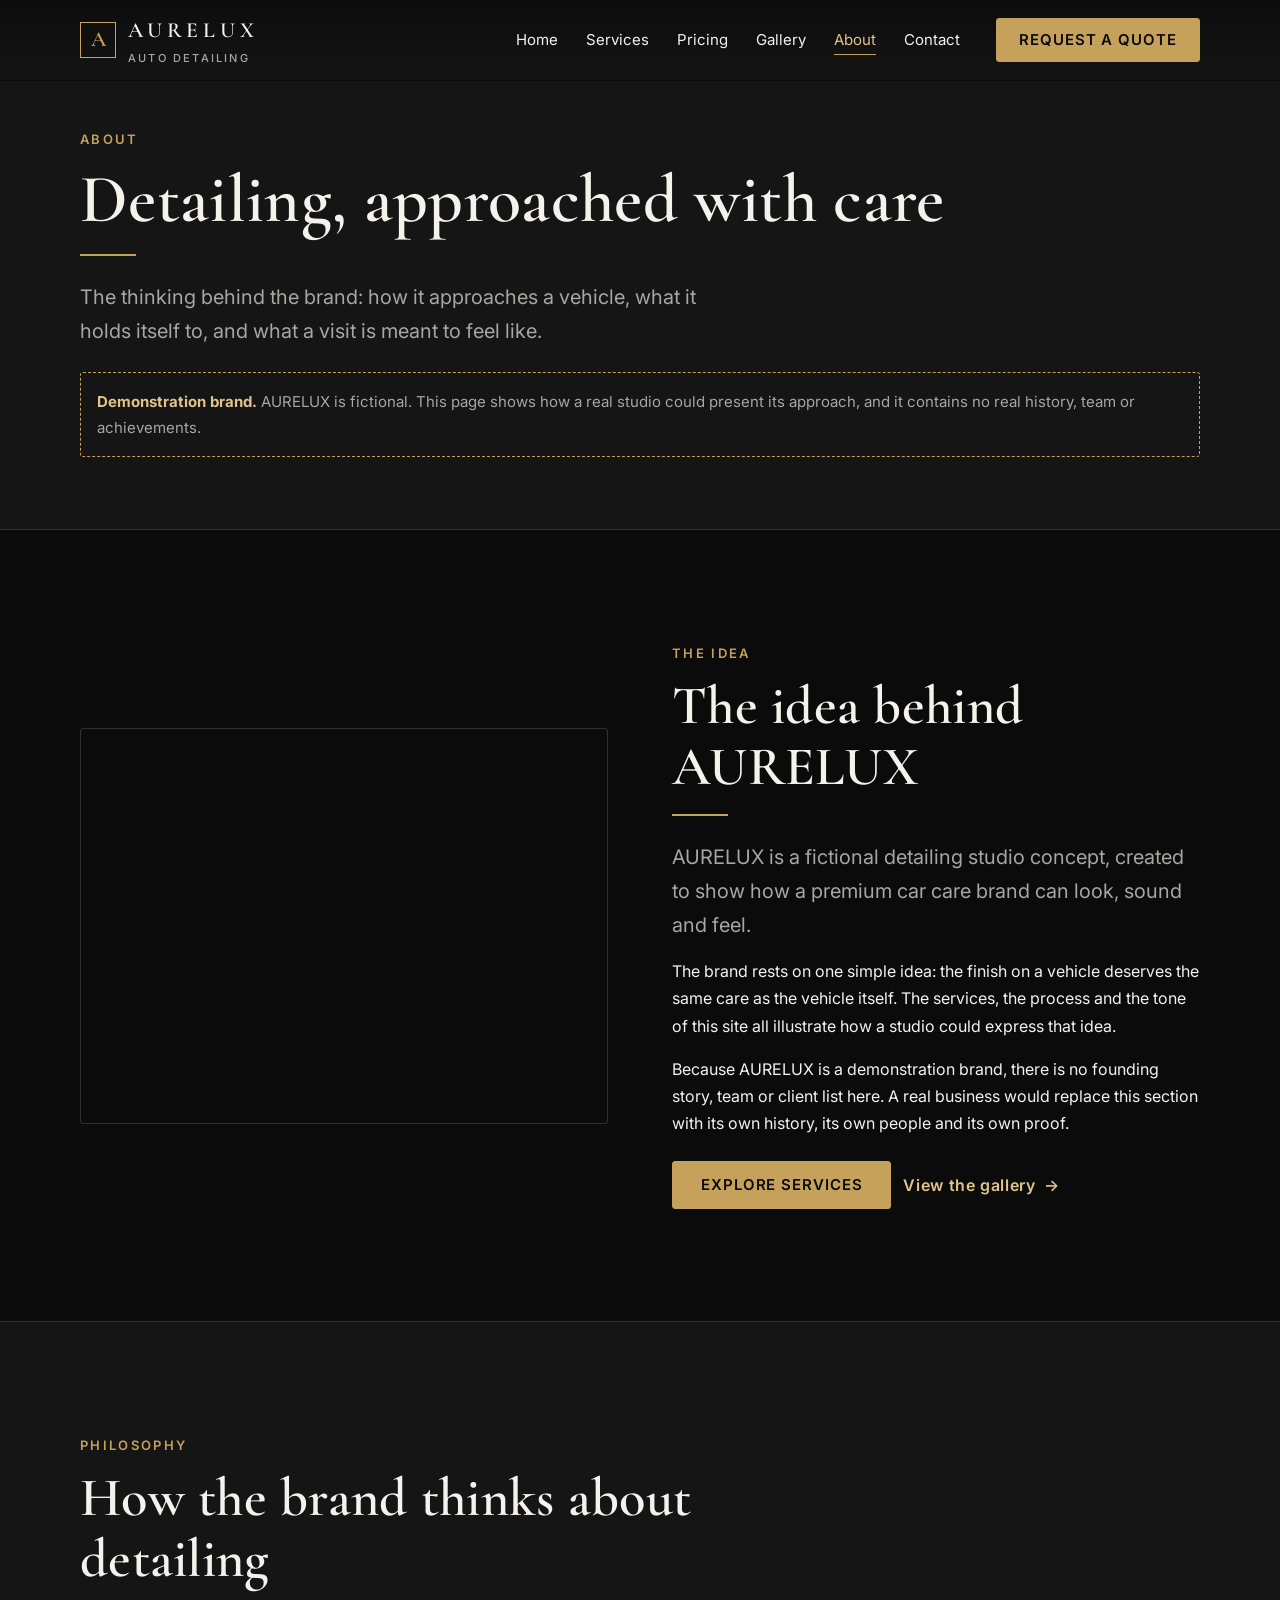
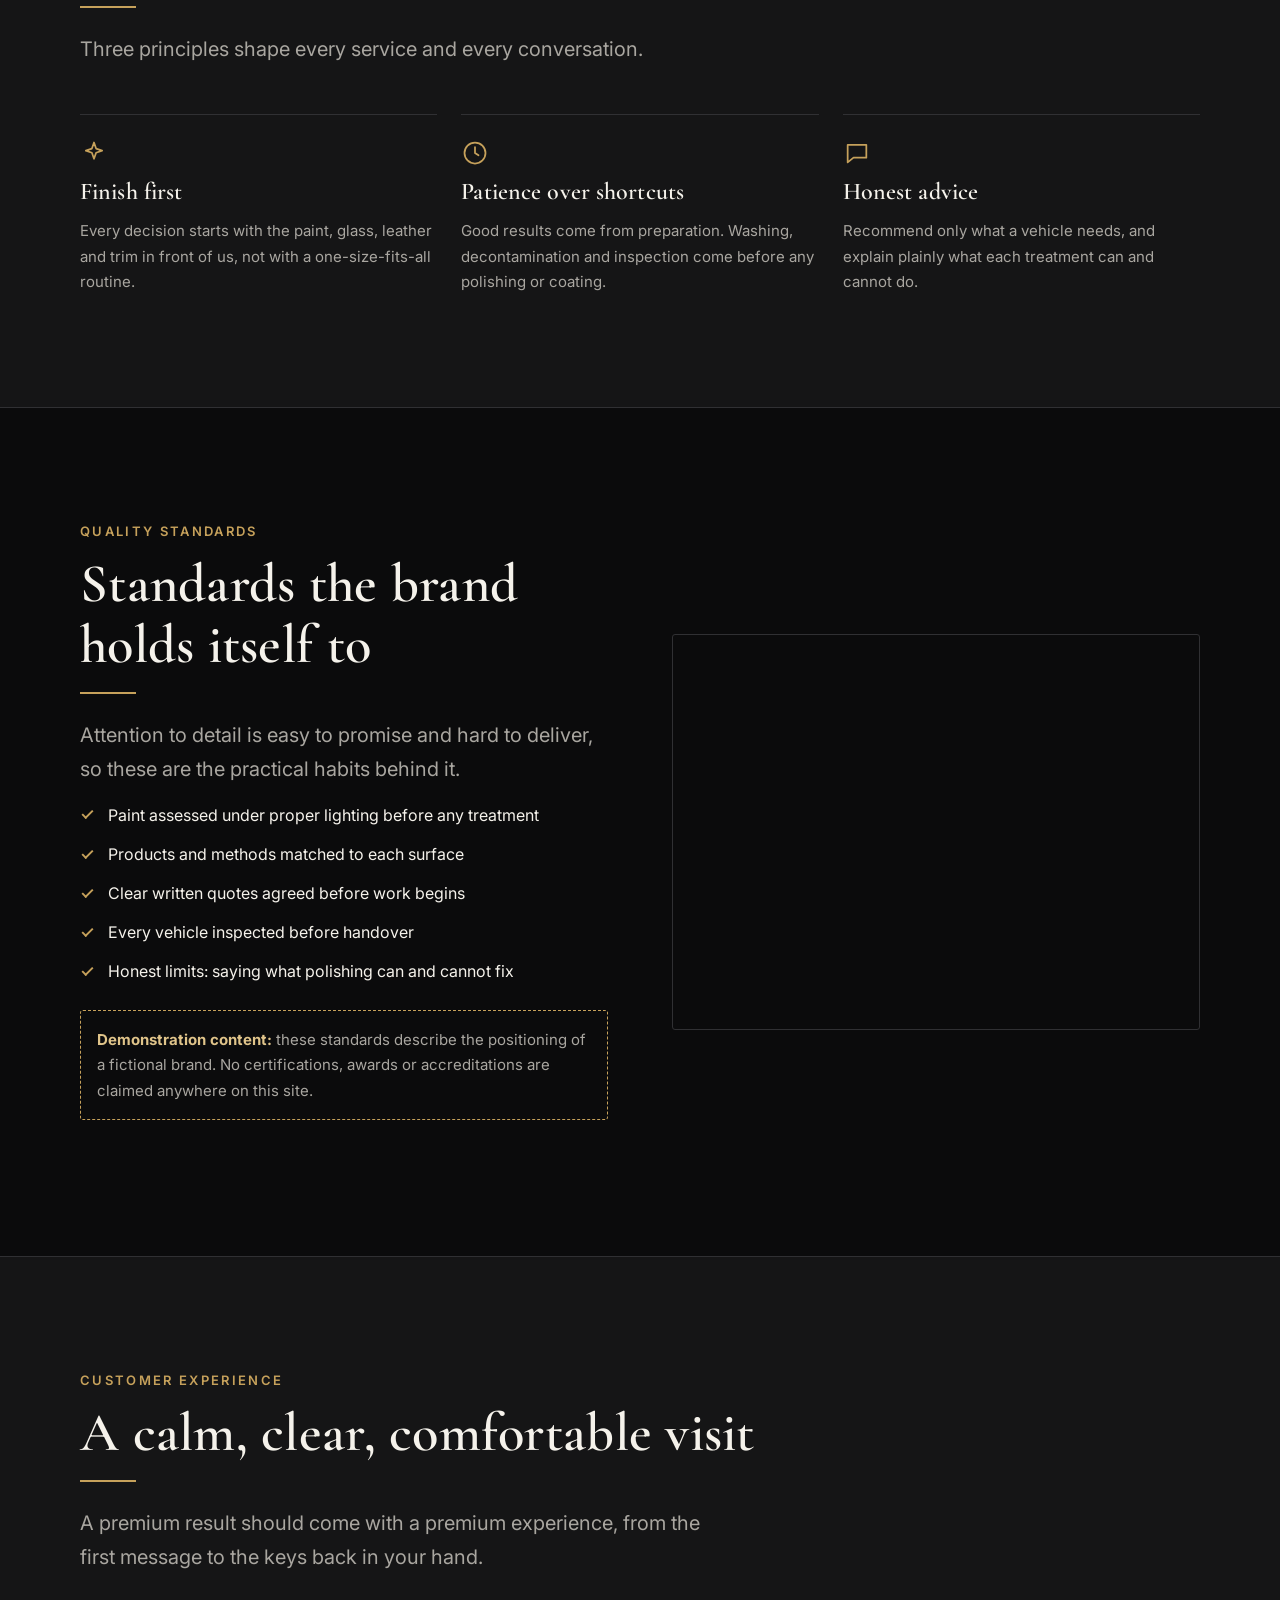
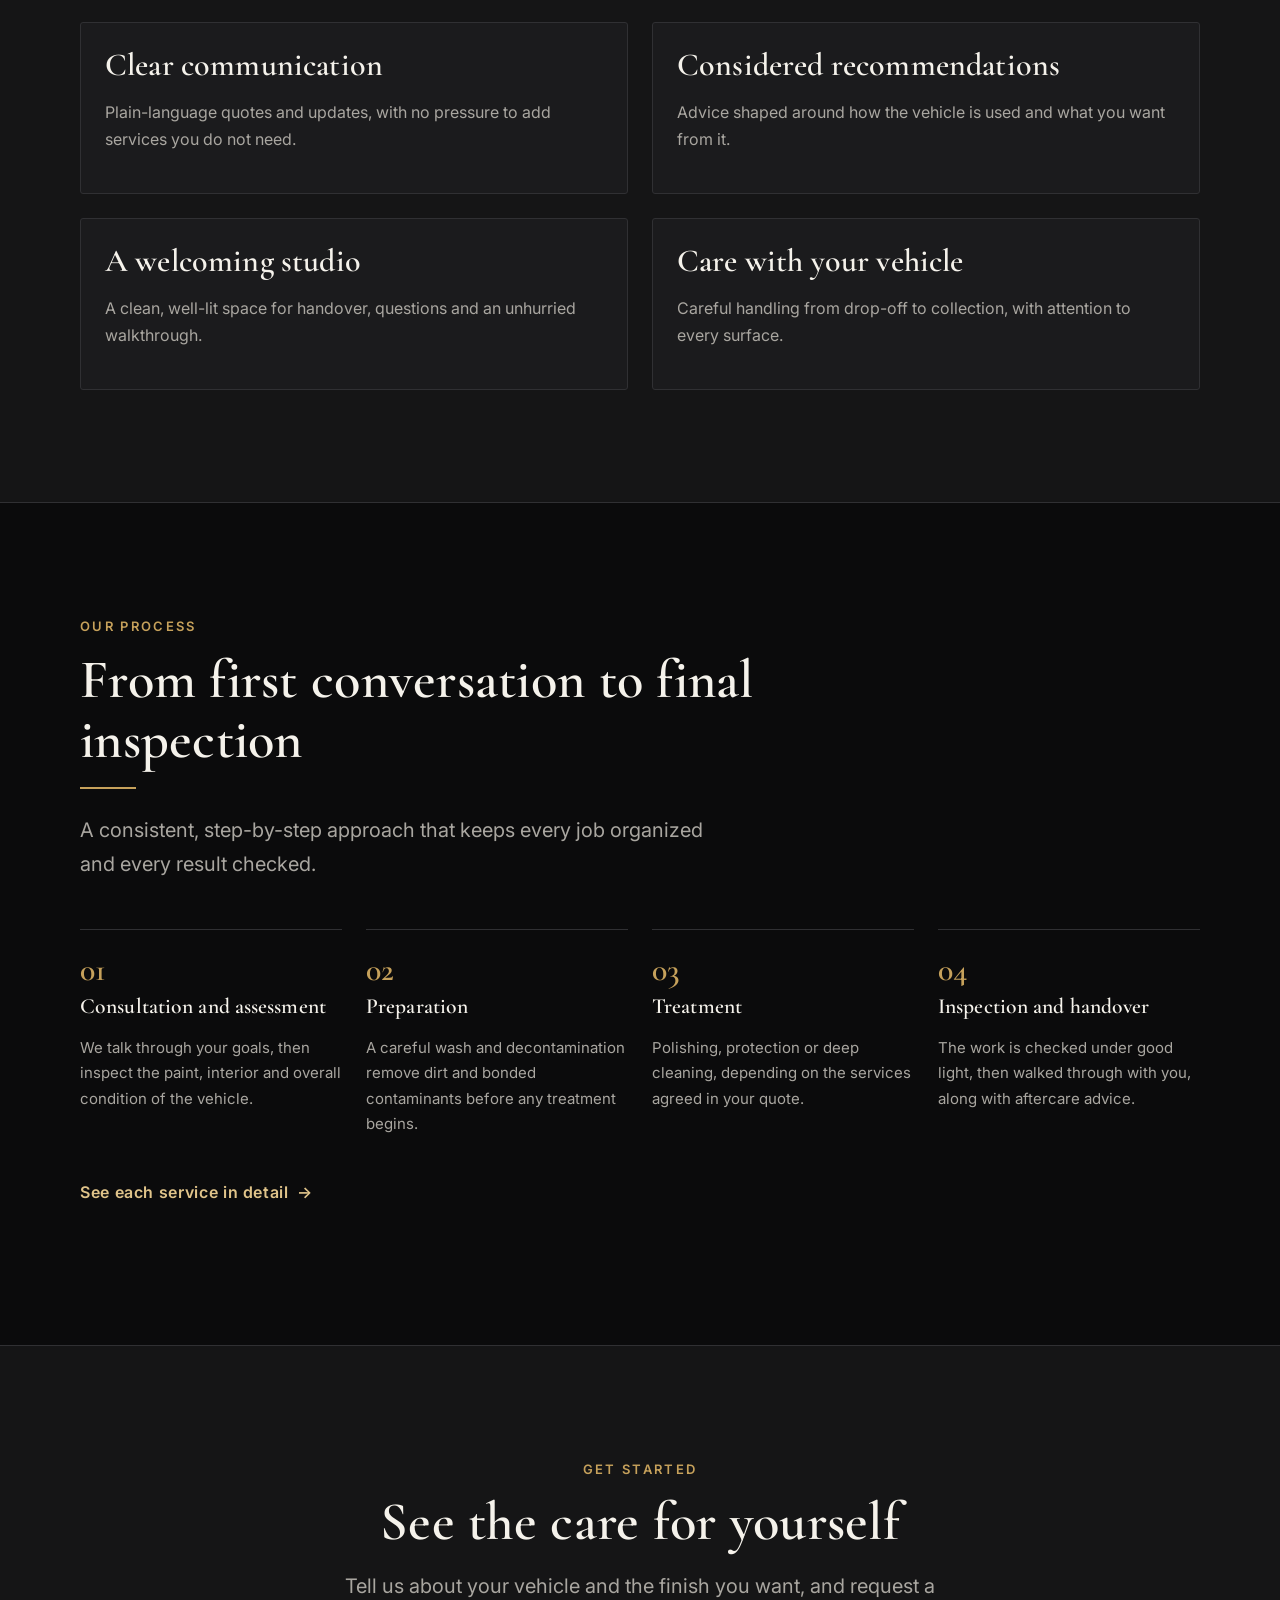
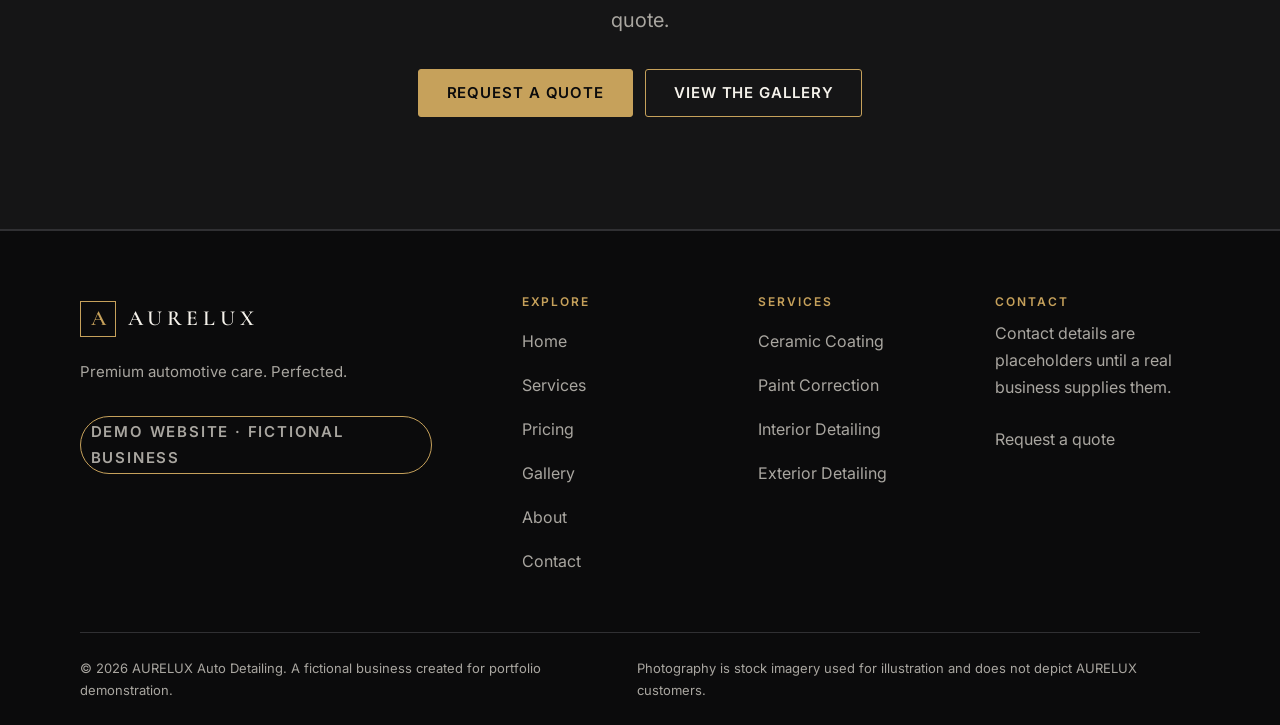
==== commit 4b68b085: "Stage 8 QA fixes" ====
--- a/about.html
+++ b/about.html
@@ -1,5 +1,5 @@
 <!DOCTYPE html>
-<html lang="en">
+<html lang="en-US">
 <head>
   <meta charset="utf-8">
   <meta name="viewport" content="width=device-width, initial-scale=1">
@@ -225,7 +225,7 @@
       <div class="container">
         <span class="eyebrow">Get started</span>
         <h2 id="cta-title">See the care for yourself</h2>
-        <p class="lead">Tell us about your vehicle and the finish you want, and request a no-obligation quote.</p>
+        <p class="lead">Tell us about your vehicle and the finish you want, and request a quote.</p>
         <div class="btn-row">
           <a class="btn btn--primary" href="contact.html#quote">Request a Quote</a>
           <a class="btn btn--secondary" href="gallery.html">View the Gallery</a>
--- a/css/style.css
+++ b/css/style.css
@@ -1595,4 +1595,9 @@
     opacity: 1;
     transform: none;
   }
-}+}
+/* Stage 8: stop form controls forcing horizontal overflow on narrow screens */
+.form__grid > .field,
+.field input[type="date"] {
+  min-width: 0;
+}
--- a/css/responsive.css
+++ b/css/responsive.css
@@ -78,7 +78,7 @@
   .site-nav,
   .js .site-nav {
     position: static;
-    display: block;
+    display: flex;
     max-height: none;
     padding: 0;
     overflow: visible;
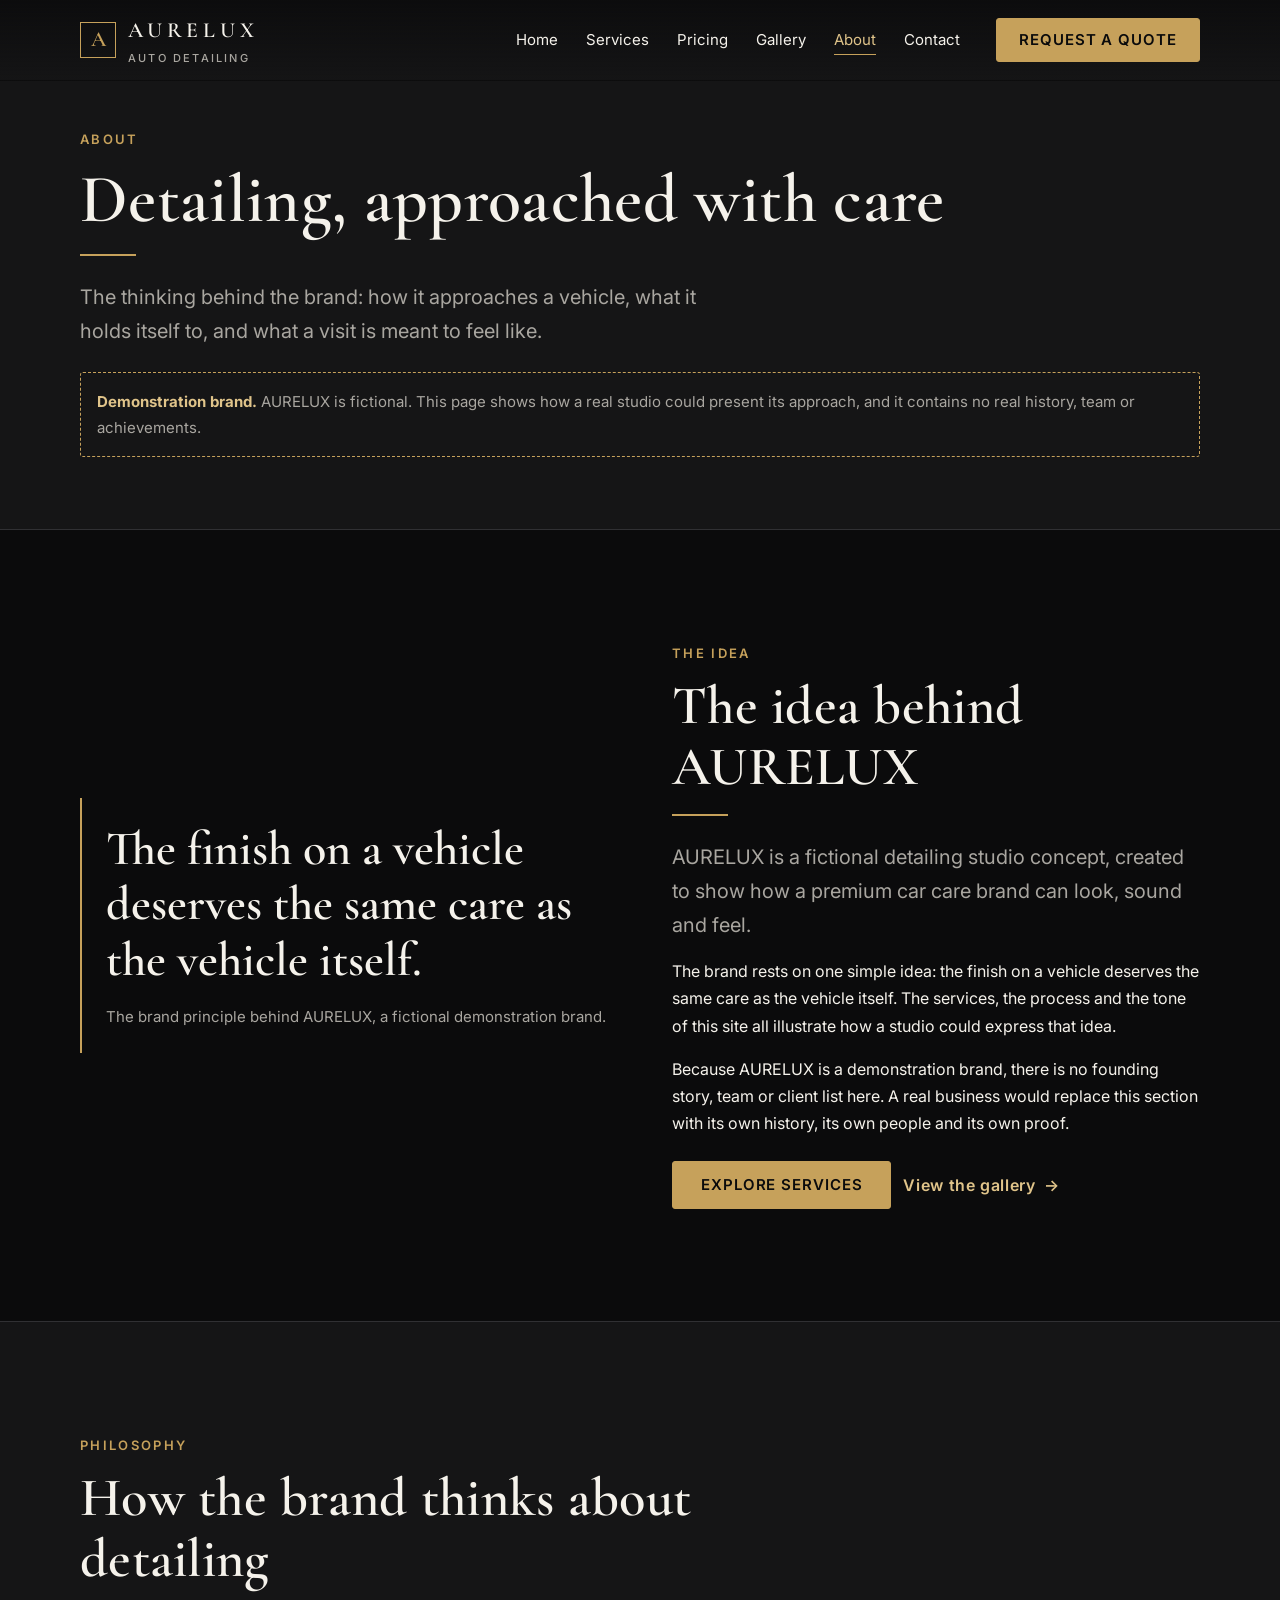
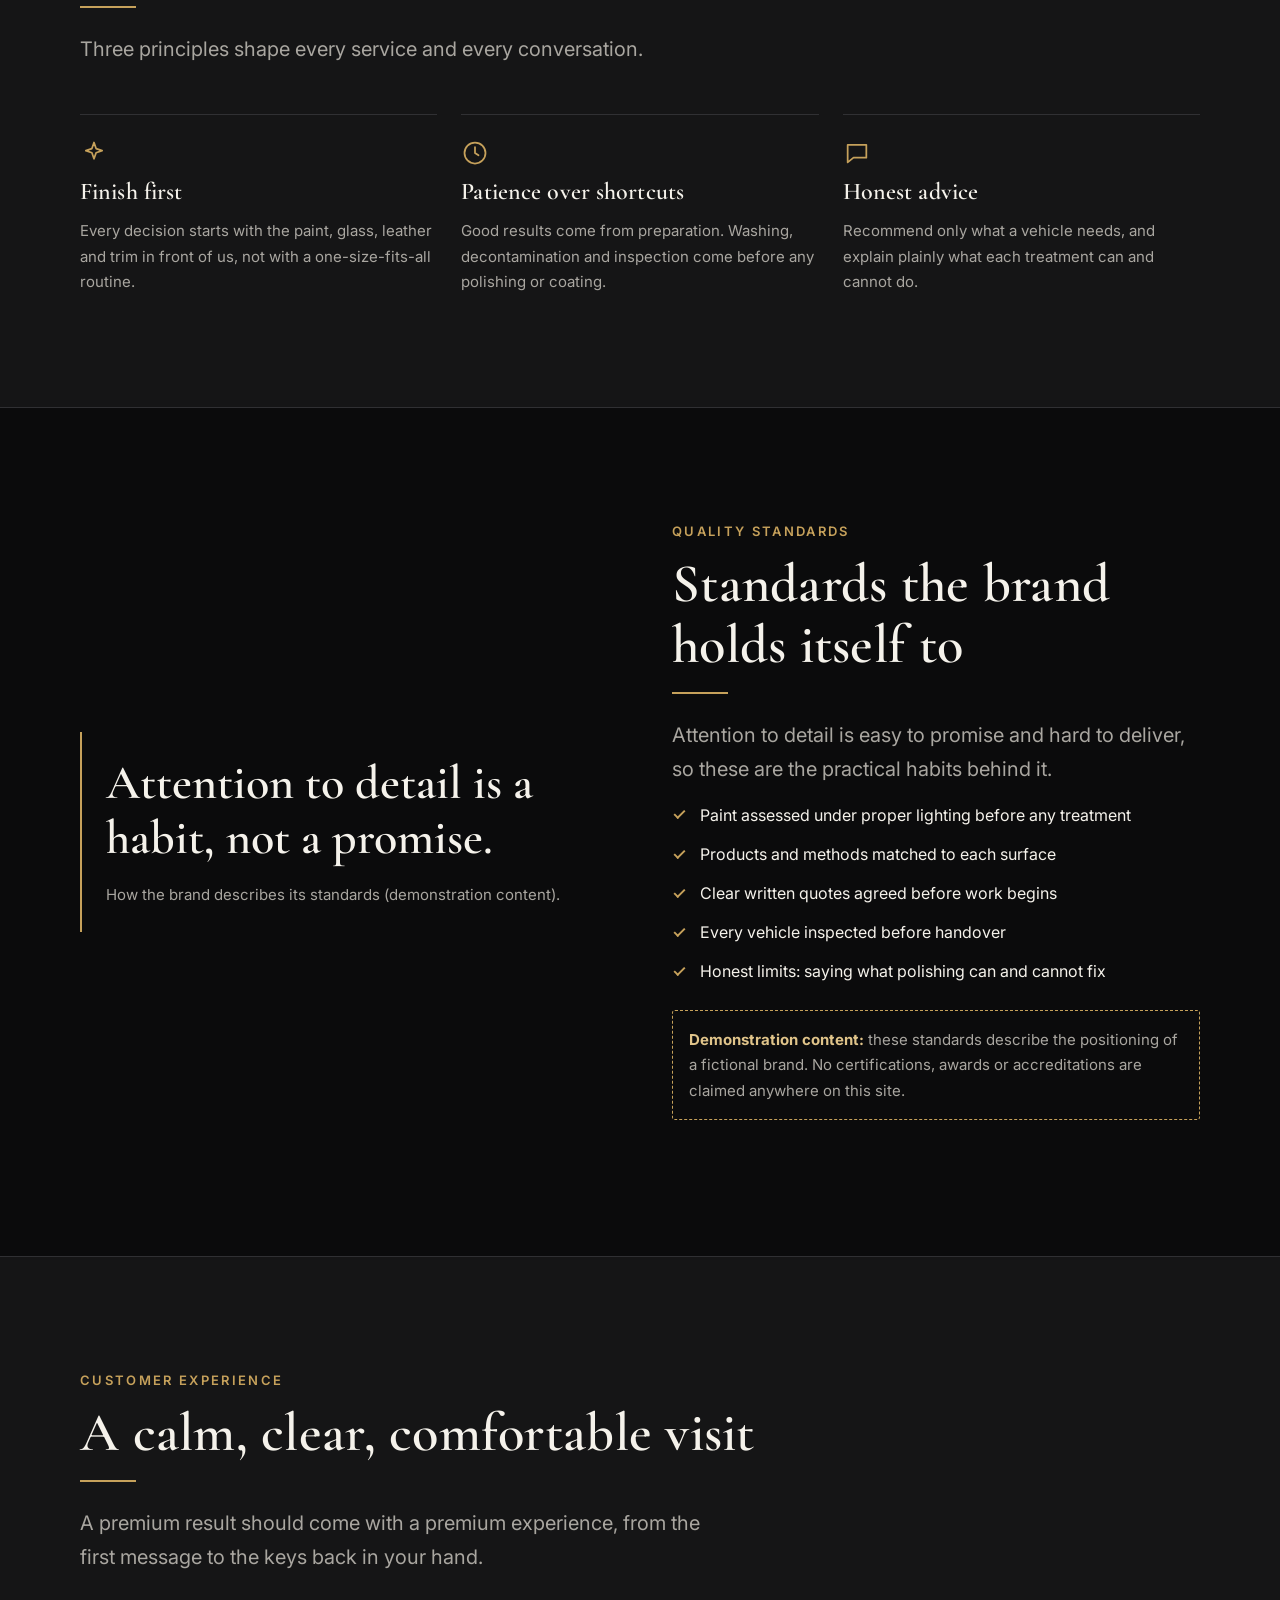
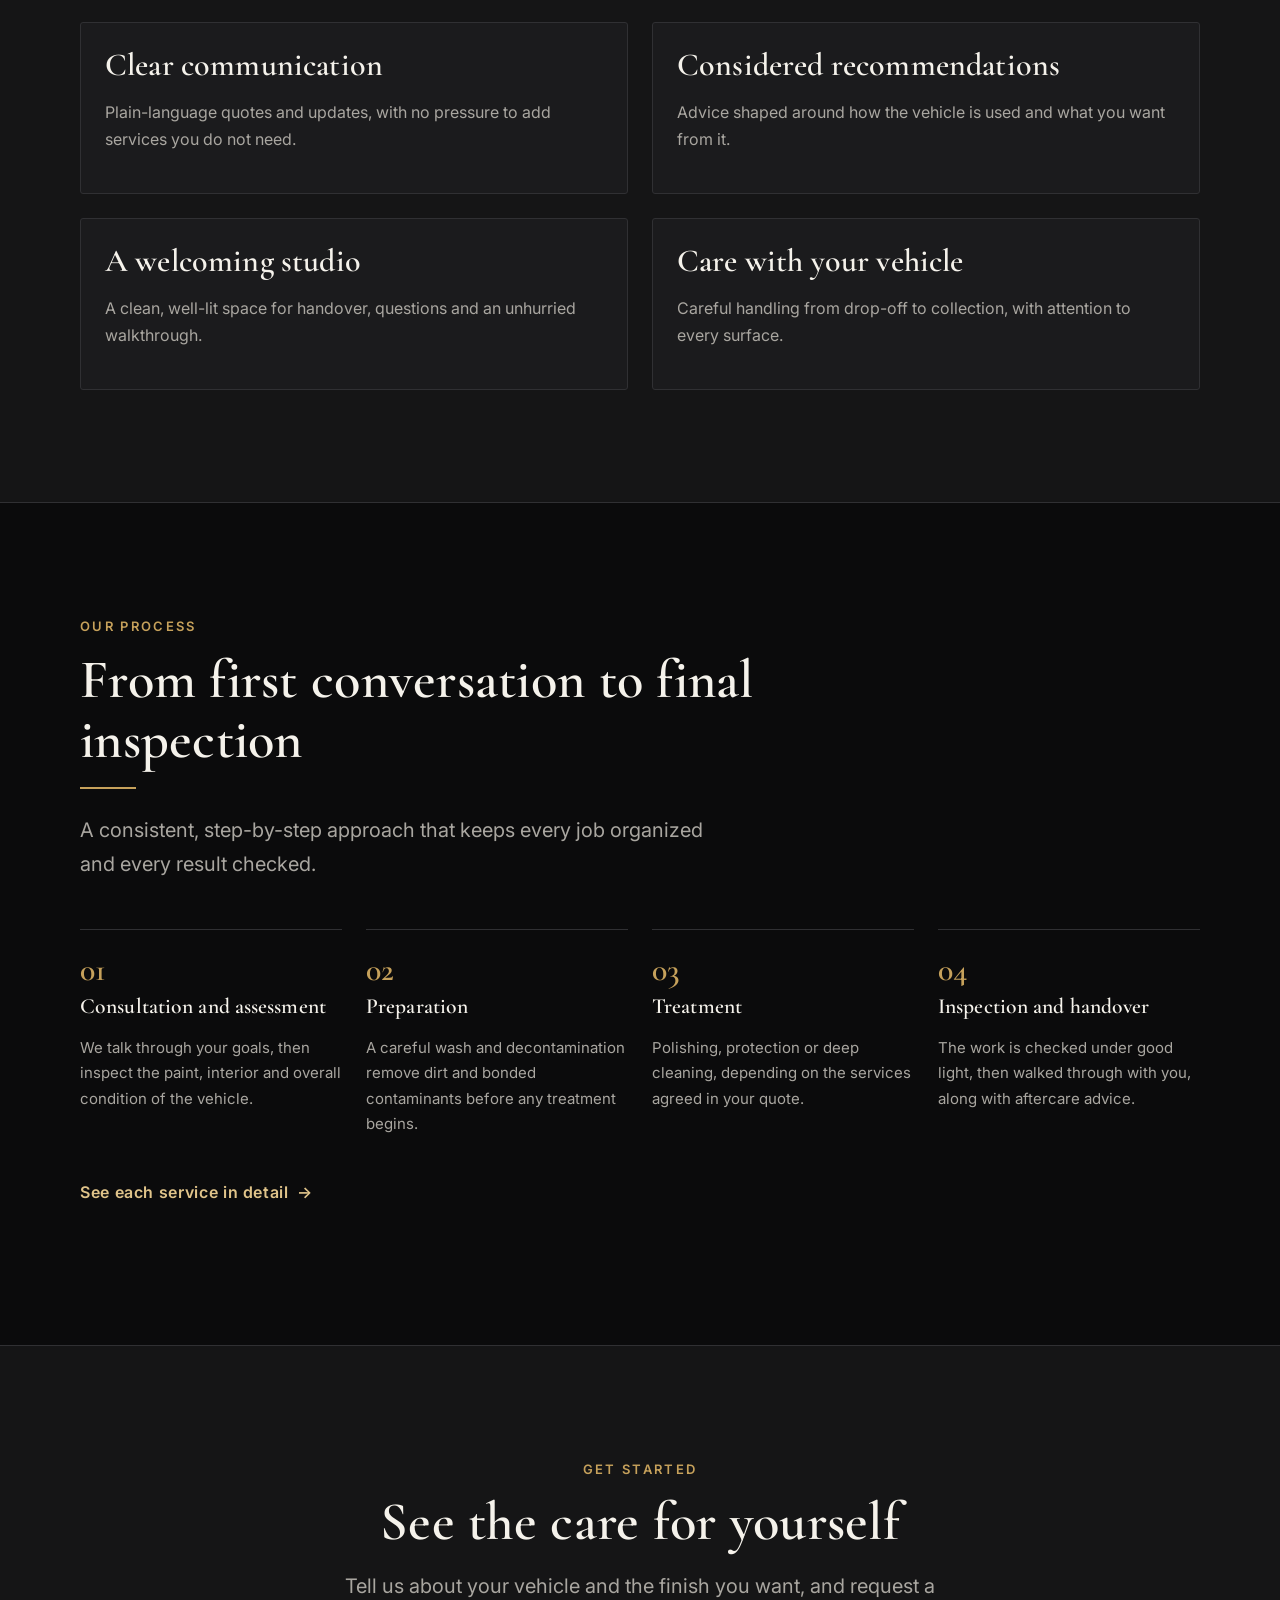
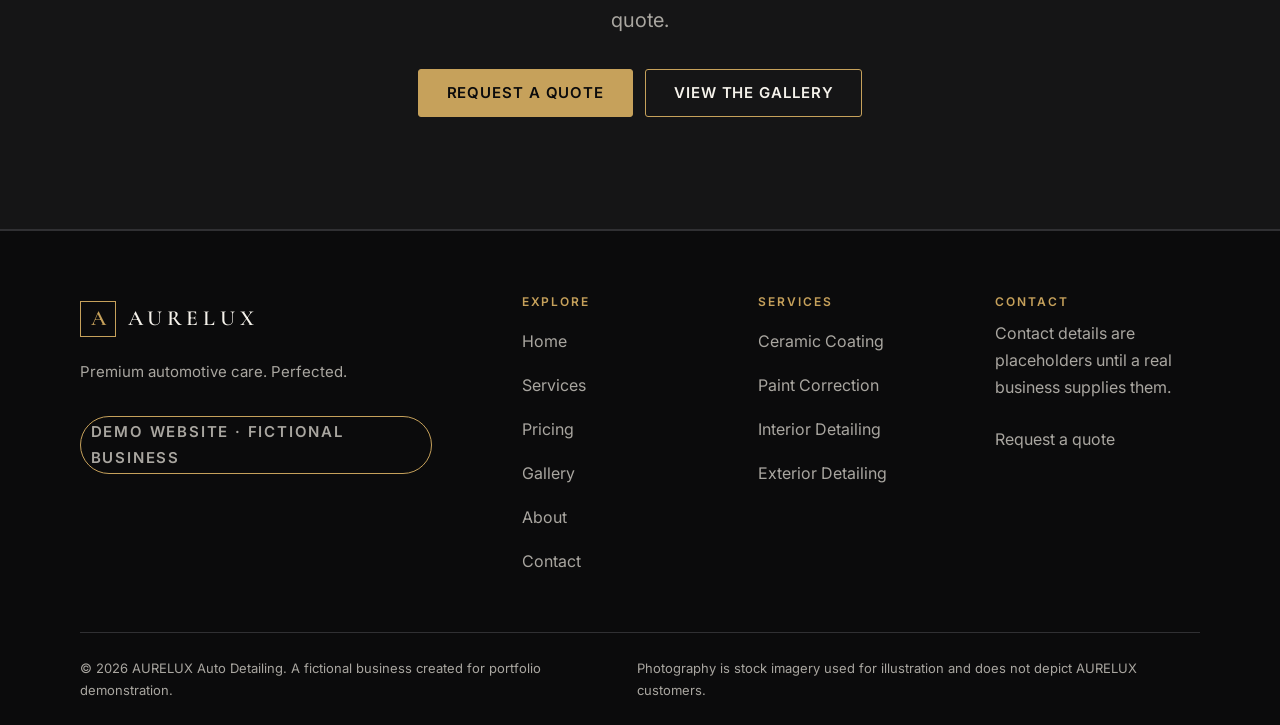
==== commit ca7fea56: "Stage 9: final images, gradient hero, typographic About, reduced gallery, credits" ====
--- a/about.html
+++ b/about.html
@@ -81,8 +81,9 @@
     <section class="section" aria-labelledby="story-title">
       <div class="container">
         <div class="split">
-          <div class="split__media reveal">
-            <img src="assets/images/about-story.jpg" alt="Detailing studio interior with a luxury car under soft, even lighting" width="1200" height="900" loading="lazy">
+          <div class="statement reveal">
+            <p class="statement__text">The finish on a vehicle deserves the same care as the vehicle itself.</p>
+            <p class="statement__note">The brand principle behind AURELUX, a fictional demonstration brand.</p>
           </div>
           <div class="split__body reveal">
             <span class="eyebrow">The idea</span>
@@ -135,8 +136,9 @@
     <section class="section" aria-labelledby="standards-title">
       <div class="container">
         <div class="split split--reverse">
-          <div class="split__media reveal">
-            <img src="assets/images/why-studio.jpg" alt="Professional detailer inspecting a car's paint finish in a studio" width="1200" height="900" loading="lazy">
+          <div class="statement reveal">
+            <p class="statement__text">Attention to detail is a habit, not a promise.</p>
+            <p class="statement__note">How the brand describes its standards (demonstration content).</p>
           </div>
           <div class="split__body reveal">
             <span class="eyebrow">Quality standards</span>
--- a/css/style.css
+++ b/css/style.css
@@ -1601,3 +1601,50 @@
 .field input[type="date"] {
   min-width: 0;
 }
+
+/* Stage 9: gradient hero (no photograph) */
+.hero {
+  background:
+    radial-gradient(ellipse 55% 65% at 88% 38%, rgba(198, 161, 91, 0.16), rgba(198, 161, 91, 0) 70%),
+    radial-gradient(ellipse 45% 40% at 72% 95%, rgba(245, 242, 235, 0.05), rgba(245, 242, 235, 0) 70%),
+    linear-gradient(135deg, #1b1b1d 0%, #121213 42%, #0b0b0c 100%);
+}
+
+.hero::after {
+  background: linear-gradient(to top, rgba(11, 11, 12, 0.85) 0%, rgba(11, 11, 12, 0) 45%);
+}
+
+.hero::before {
+  content: "";
+  position: absolute;
+  left: var(--gutter);
+  right: var(--gutter);
+  bottom: 0;
+  height: 1px;
+  background: linear-gradient(90deg, rgba(198, 161, 91, 0), var(--c-gold), rgba(198, 161, 91, 0));
+  opacity: 0.55;
+}
+
+.hero__title {
+  color: #fff;
+}
+
+/* Stage 9: typographic statement block (About page) */
+.statement {
+  padding: var(--space-5) 0 var(--space-5) var(--space-5);
+  border-left: 2px solid var(--c-gold);
+}
+
+.statement__text {
+  margin: 0 0 var(--space-4);
+  font-family: var(--font-display);
+  font-size: clamp(1.9rem, 1.3rem + 2.4vw, 3rem);
+  font-weight: 600;
+  line-height: 1.15;
+}
+
+.statement__note {
+  margin: 0;
+  color: var(--c-muted);
+  font-size: 0.9375rem;
+}
